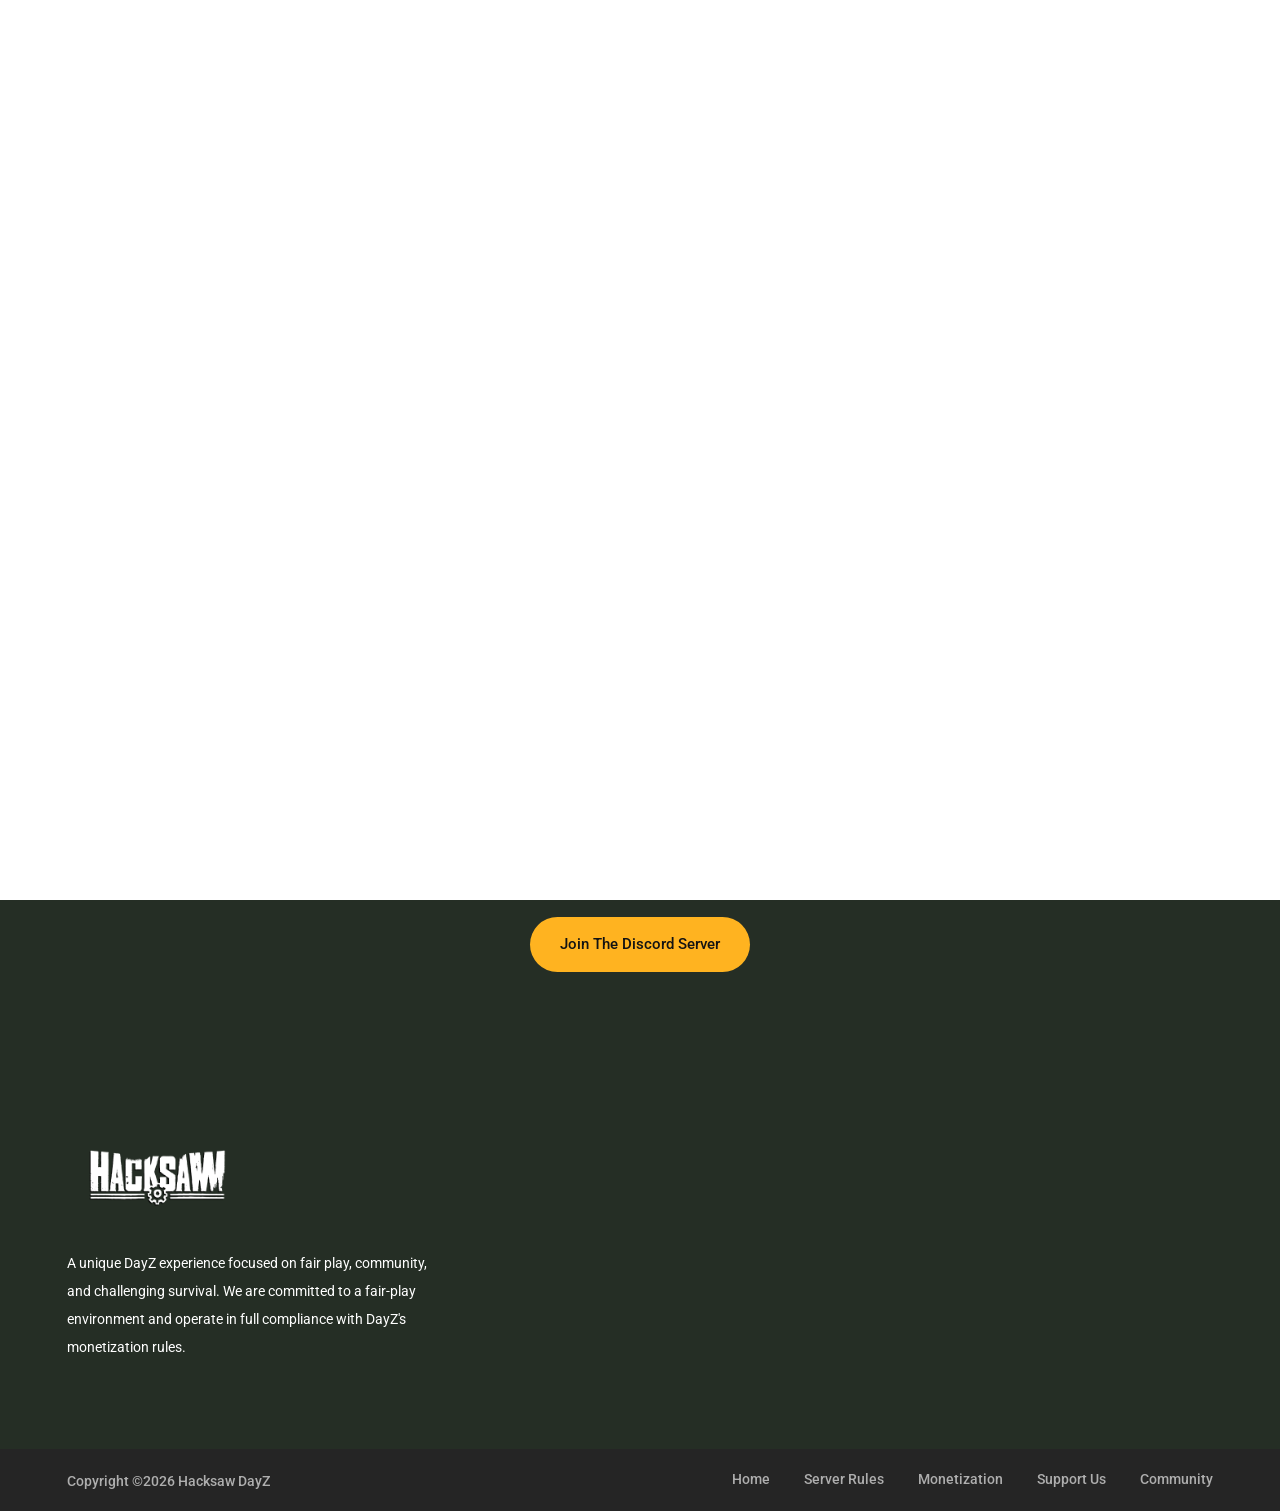
==== community.html @ c9562d45 "first commit" ====
<!DOCTYPE html>
<html lang="en">
<head>
	<title>Community - Hacksaw DayZ</title>
	<meta charset="UTF-8">
	<meta name="description" content="Join the Hacksaw DayZ Server Community">
	<meta name="keywords" content="dayz, hacksaw, server, gaming, survival, community, discord">
	<meta name="viewport" content="width=device-width, initial-scale=1.0">
	<link href="img/favicon.ico" rel="shortcut icon"/>

	<link href="https://fonts.googleapis.com/css?family=Roboto:400,400i,500,500i,700,700i" rel="stylesheet">

	<link rel="stylesheet" href="css/bootstrap.min.css"/>
	<link rel="stylesheet" href="css/font-awesome.min.css"/>
	<link rel="stylesheet" href="css/owl.carousel.css"/>
	<link rel="stylesheet" href="css/style.css"/>
	<link rel="stylesheet" href="css/animate.css"/>

</head>
<body>
	<div id="preloder">
		<div class="loader"></div>
	</div>

	<header class="header-section">
		<div class="container">
			<a class="site-logo" href="index.html">
				<img src="img/logo.png" alt="Hacksaw Logo">
			</a>
			<div class="user-panel">
				<a href="https://discord.gg/udCeb3SaNP" target="_blank">Join Discord</a>
			</div>
			<div class="nav-switch">
				<i class="fa fa-bars"></i>
			</div>
			<nav class="main-menu">
				<ul>
					<li><a href="index.html">Home</a></li>
					<li><a href="rules.html">Server Rules</a></li>
					<li><a href="monetization.html">Monetization</a></li>
					<li><a href="donate.html">Support Us</a></li>
					<li><a href="community.html">Community</a></li>
				</ul>
			</nav>
		</div>
	</header>
	<div class="latest-news-section">
		<div class="ln-title">Server Info</div>
		<div class="news-ticker">
			<div class="news-ticker-contant">
				<div class="nt-item"><span class="new">Welcome</span>Join our Discord to get started!</div>
				<div class="nt-item"><span class="strategy">Fair Play</span>Our server is strictly cosmetic-only monetization.</div>
				<div class="nt-item"><span class="racing">Events</span>Participate in server events to win exclusive rewards!</div>
			</div>
		</div>
	</div>
	<section class="page-info-section set-bg" data-setbg="img/page-top-bg/5.jpg">
		<div class="pi-content">
			<div class="container">
				<div class="row">
					<div class="col-xl-5 col-lg-6 text-white">
						<h2>Join our Community</h2>
						<p>Our Discord server is the central hub for all things Hacksaw. Get support, chat with players, and stay up-to-date with server news.</p>
					</div>
				</div>
			</div>
		</div>
	</section>
	<section class="page-section spad contact-page">
		<div class="container">
			<div class="row">
				<div class="col-lg-12 text-center">
					<div class="contact-form-warp">
						<h4 class="comment-title">Connect with us on Discord</h4>
						<p style="margin-bottom: 30px;">Click the button below to join the Hacksaw DayZ community. We look forward to seeing you there!</p>
						<a href="https://discord.gg/udCeb3SaNP" class="site-btn" target="_blank">Join The Discord Server</a>
					</div>
				</div>
			</div>
		</div>
	</section>
	<section class="footer-top-section">
		<div class="container">
			<div class="row">
				<div class="col-lg-4">
					<div class="footer-logo text-white">
						<img src="img/footer-logo.png" alt="Hacksaw Logo">
						<p>A unique DayZ experience focused on fair play, community, and challenging survival. We are committed to a fair-play environment and operate in full compliance with DayZ's monetization rules.</p>
					</div>
				</div>
				<div class="col-lg-4 col-md-6">
					
				</div>
			</div>
		</div>
	</section>
	<footer class="footer-section">
		<div class="container">
			<ul class="footer-menu">
				<li><a href="index.html">Home</a></li>
				<li><a href="rules.html">Server Rules</a></li>
				<li><a href="monetization.html">Monetization</a></li>
				<li><a href="donate.html">Support Us</a></li>
				<li><a href="community.html">Community</a></li>
			</ul>
			<p class="copyright">
Copyright &copy;<script>document.write(new Date().getFullYear());</script> Hacksaw DayZ</a>
</p>
		</div>
	</footer>
	<script src="js/jquery-3.2.1.min.js"></script>
	<script src="js/bootstrap.min.js"></script>
	<script src="js/owl.carousel.min.js"></script>
	<script src="js/jquery.marquee.min.js"></script>
	<script src="js/main.js"></script>
    </body>
</html>
---- css/style.css ----
/* =================================
------------------------------------
  Game Warrior Template
  Version: 1.0
 ------------------------------------ 
 ====================================*/

/*---------------------------*/
/* Template default CSS
/*---------------------------*/

html,
body {
	height: 100%;
	font-family: 'Roboto', sans-serif;
	-webkit-font-smoothing: antialiased;
	font-smoothing: antialiased;
}

h1,
h2,
h3,
h4,
h5,
h6 {
	margin: 0;
	font-weight: 500;
	color: #131313;
}

h1 {
	font-size: 70px;
}

h2 {
	font-size: 36px;
}

h3 {
	font-size: 30px;
}

h4 {
	font-size: 24px;
}

h5 {
	font-size: 20px;
}

h6 {
	font-size: 16px;
}

p {
	font-size: 14px;
	color: #878787;
	line-height: 2;
}

img {
	max-width: 100%;
}

input:focus,
select:focus,
button:focus,
textarea:focus {
	outline: none;
}

a:hover,
a:focus {
	text-decoration: none;
	outline: none;
}

ul,
ol {
	padding: 0;
	margin: 0;
}

/*---------------------
  Helper CSS
-----------------------*/

.section-title {
	text-align: center;
	margin-bottom: 75px;
}

.section-title h2 {
	padding-top: 10px;
	font-size: 36px;
}

.set-bg {
	background-repeat: no-repeat;
	background-size: cover;
	background-position: top center;
}

.spad {
	padding-top: 97px;
	padding-bottom: 97px;
}

.text-white h1,
.text-white h2,
.text-white h3,
.text-white h4,
.text-white h5,
.text-white h6,
.text-white p,
.text-white span,
.text-white li,
.text-white a {
	color: #fff;
}

.rating i {
	color: #fbb710;
}

.rating .is-fade {
	color: #e0e3e4;
}

/*---------------------
  Commom elements
-----------------------*/

/* buttons */
.site-btn {
	display: inline-block;
	text-align: center;
	font-size: 15px;
	color: #131313;
	padding: 16px 30px;
	min-width: 153px;
	border-radius: 50px;
	font-weight: 500;
	border: none;
	background: #ffb320;
	cursor: pointer;
}

.site-btn.btn-sm {
	padding: 10px 30px;
	min-width: 163px;
}

.site-btn:hover {
	color: #131313;
}

.cata {
	display: inline-block;
	text-transform: uppercase;
	font-size: 12px;
	font-weight: 500;
	color: #fff;
	padding: 6px 25px;
}

.cata.new {
	background: #ff205f;
}

.cata.strategy {
	background: #4eae60;
}

.cata.racing {
	background: #694eae;
}

.cata.adventure {
	background: #40abf5;
}

/* Preloder */
#preloder {
	position: fixed;
	width: 100%;
	height: 100%;
	top: 0;
	left: 0;
	z-index: 999999;
	background: #fff;
}

.loader {
	width: 40px;
	height: 40px;
	position: absolute;
	top: 50%;
	left: 50%;
	margin-top: -13px;
	margin-left: -13px;
	border-radius: 60px;
	animation: loader 0.8s linear infinite;
	-webkit-animation: loader 0.8s linear infinite;
}

@keyframes loader {
	0% {
		-webkit-transform: rotate(0deg);
		transform: rotate(0deg);
		border: 4px solid #f44336;
		border-left-color: transparent;
	}
	50% {
		-webkit-transform: rotate(180deg);
		transform: rotate(180deg);
		border: 4px solid #673ab7;
		border-left-color: transparent;
	}
	100% {
		-webkit-transform: rotate(360deg);
		transform: rotate(360deg);
		border: 4px solid #f44336;
		border-left-color: transparent;
	}
}

@-webkit-keyframes loader {
	0% {
		-webkit-transform: rotate(0deg);
		border: 4px solid #f44336;
		border-left-color: transparent;
	}
	50% {
		-webkit-transform: rotate(180deg);
		border: 4px solid #673ab7;
		border-left-color: transparent;
	}
	100% {
		-webkit-transform: rotate(360deg);
		border: 4px solid #f44336;
		border-left-color: transparent;
	}
}

/*------------------
  Header section
---------------------*/

.header-section {
	background: #131313;
	clear: both;
	overflow: hidden;
	padding: 18px 0;
	border-bottom: 1px solid #ffb320;
}

.site-logo {
	display: inline-block;
	float: left;
	padding-top: 6px;
	max-width: 10%;
}

.user-panel {
	float: right;
	font-weight: 500;
	background: #ffb320;
	padding: 8px 28px;
	border-radius: 30px;
}

.user-panel a {
	font-size: 14px;
	color: #131313;
}

.main-menu {
	float: right;
	margin-right: 170px;
}

.main-menu ul {
	list-style: none;
}

.main-menu ul li {
	display: inline;
}

.main-menu ul li a {
	display: inline-block;
	font-size: 16px;
	color: #fff;
	margin-left: 35px;
	font-weight: 500;
	padding: 10px 5px;
}

.main-menu ul li a:hover {
	color: #ffb320;
}

.header-btn {
	float: right;
	margin-right: 0;
}

.nav-switch {
	display: none;
}

/*------------------
  Hero Section
---------------------*/

.hero-slider .hs-item {
	height: 865px;
	display: table;
	width: 100%;
}

.hero-slider .hs-text {
	display: table-cell;
	vertical-align: middle;
}

.hero-slider .hs-text h2 {
	color: #fff;
	font-weight: 400;
	font-size: 60px;
	margin-bottom: 30px;
	position: relative;
	top: -80px;
	opacity: 0;
}

.hero-slider .hs-text h2 span {
	color: #ffb320;
}

.hero-slider .hs-text p {
	color: #fff;
	margin-bottom: 30px;
	position: relative;
	position: relative;
	top: -90px;
	opacity: 0;
}

.hero-slider .hs-text .site-btn {
	position: relative;
	top: -100px;
	opacity: 0;
}

.hero-slider .owl-item.active .hs-item h2,
.hero-slider .owl-item.active .hs-item p,
.hero-slider .owl-item.active .hs-item .site-btn {
	top: 0;
	opacity: 1;
}

.hero-slider .owl-item.active .hs-item h2 {
	-webkit-transition: all 0.5s ease 1s;
	-o-transition: all 0.5s ease 1s;
	transition: all 0.5s ease 1s;
}

.hero-slider .owl-item.active .hs-item p {
	-webkit-transition: all 0.5s ease 0.8s;
	-o-transition: all 0.5s ease 0.8s;
	transition: all 0.5s ease 0.8s;
}

.hero-slider .owl-item.active .hs-item .site-btn {
	-webkit-transition: all 0.5s ease 0.6s;
	-o-transition: all 0.5s ease 0.6s;
	transition: all 0.5s ease 0.6s;
}

.hero-slider .owl-dots {
	position: relative;
	max-width: 1146px;
	margin: -33px auto 0;
	top: -67px;
	z-index: 5;
}

.hero-slider .owl-dots .owl-dot {
	display: inline-block;
	margin-right: 13px;
	width: 33px;
	height: 33px;
	font-size: 14px;
	font-weight: 500;
	text-align: center;
	padding-top: 7px;
	border-radius: 40px;
	background: #dbe2ec;
}

.hero-slider .owl-dots .owl-dot.active {
	background: #ffb320;
}

/*---------------------
  Latest News section
-----------------------*/

.latest-news-section {
	overflow: hidden;
	display: block;
	clear: both;
	background: #131313;
	padding: 24px 0;
	position: relative;
}

.ln-title {
	position: absolute;
	height: 100%;
	width: 29%;
	left: 0;
	top: 0;
	text-align: right;
	padding-top: 24px;
	padding-right: 66px;
	font-size: 18px;
	font-weight: 500;
	color: #fff;
	background: #ffb320;
	z-index: 1;
}

.news-ticker {
	width: 71%;
	float: right;
	overflow: hidden;
	display: inline-block;
}

.news-ticker-contant .nt-item {
	margin-right: 35px;
	color: #fff;
	display: inline-block;
}

.news-ticker-contant .nt-item span {
	margin-right: 35px;
	display: inline-block;
	text-transform: uppercase;
	font-size: 12px;
	font-weight: 500;
	color: #fff;
	padding: 4px 20px;
}

.news-ticker-contant .nt-item span.new {
	background: #ff205f;
}

.news-ticker-contant .nt-item span.strategy {
	background: #4eae60;
}

.news-ticker-contant .nt-item span.racing {
	background: #694eae;
}

/*------------------
  Feature Section
---------------------*/

.feature-item {
	height: 415px;
	position: relative;
}

.feature-item:after {
	position: absolute;
	content: "";
	width: 100%;
	height: 100%;
	left: 0;
	top: 0;
	background: #000;
	opacity: .65;
}

.feature-item .cata {
	position: relative;
	margin-top: 28px;
	margin-left: 29px;
	z-index: 3;
}

.feature-item .fi-content {
	position: absolute;
	width: 100%;
	left: 0;
	bottom: 0;
	padding: 0 26px 24px;
	z-index: 2;
}

.feature-item .fi-content h5 {
	margin-bottom: 18px;
}

.feature-item .fi-content .fi-comment {
	font-size: 12px;
	opacity: .54;
}

/*----------------------
  Recent Game Section
------------------------*/

.recent-game-section {
	background-color: #eef2f6;
	border-top: 1px solid #d6dee7;
	border-bottom: 1px solid #d6dee7;
}

.recent-game-item .rgi-thumb {
	height: 204px;
	padding: 25px 28px;
}

.recent-game-item .rgi-content {
	padding: 34px 22px 20px;
	background: #fff;
	border: 1px solid #d6dee7;
	border-top: none;
	position: relative;
}

.recent-game-item .rgi-content h5 {
	margin-bottom: 20px;
	line-height: 1.5;
}

.recent-game-item .rgi-content .comment {
	font-size: 12px;
	color: #fff;
}

.recent-game-item .rgi-extra {
	position: absolute;
	right: 0;
	bottom: 0;
	width: 70px;
}

.recent-game-item .rgi-extra .rgi-star,
.recent-game-item .rgi-extra .rgi-heart {
	height: 35px;
	width: 35px;
	float: left;
	display: block;
	padding: 6px 8px 0;
}

.recent-game-item .rgi-extra .rgi-star {
	background: #ffb320;
}

.recent-game-item .rgi-extra .rgi-heart {
	background: #ff205f;
}

/*----------------------
  Tournaments Section
------------------------*/

.tournaments-section {
	background-image: url("../img/pattern.png");
	background-repeat: repeat;
}

.tournament-title {
	display: inline-block;
	padding: 7px 25px;
	font-size: 12px;
	font-weight: 500;
	color: #fff;
	text-transform: uppercase;
	background: #fb6e10;
}

.tournament-item {
	background: #252525;
}

.tournament-item .ti-notic {
	display: inline-block;
	padding: 8px 21px;
	font-size: 12px;
	font-weight: 700;
	color: #131313;
	text-transform: uppercase;
	background: #ffb320;
}

.tournament-item .ti-content {
	padding: 38px 24px;
	overflow: hidden;
}

.tournament-item .ti-thumb {
	width: 168px;
	height: 178px;
	float: left;
}

.tournament-item .ti-text {
	padding-left: 195px;
}

.tournament-item .ti-text h4 {
	color: #ffb320;
	margin-bottom: 20px;
}

.tournament-item .ti-text ul {
	list-style: none;
	margin-bottom: 20px;
}

.tournament-item .ti-text ul li {
	color: #fff;
	font-size: 12px;
	margin-bottom: 6px;
}

.tournament-item .ti-text ul li span {
	color: #9a9a9a;
}

.tournament-item .ti-text p {
	font-size: 12px;
	margin-bottom: 0;
}

.tournament-item .ti-text p span {
	font-weight: 500;
	color: #ffb320;
}

/*----------------------
  Review Section
------------------------*/

.review-section {
	background-position: right top;
}

.review-item .review-cover {
	position: relative;
	margin-bottom: 30px;
	height: 345px;
}

.review-item .review-cover .score {
	position: absolute;
	width: 54px;
	height: 54px;
	top: -27px;
	left: 26px;
	padding-top: 15px;
	font-size: 18px;
	font-weight: 500;
	color: #fff;
	text-align: center;
	border-radius: 50%;
	z-index: 1;
}

.review-item .review-cover .score.yellow {
	background: #ffb320;
}

.review-item .review-cover .score.purple {
	background: #694eae;
}

.review-item .review-cover .score.pink {
	background: #ff20ae;
}

.review-item .review-cover .score.green {
	background: #4eae60;
}

.review-item .review-text {
	text-align: center;
}

.review-item .review-text h5 {
	margin-bottom: 20px;
}

.review-item .review-text p {
	margin-bottom: 0;
}

.review-item .rating {
	margin-bottom: 20px;
}

.review-item .rating i {
	font-size: 12px;
}

/*----------------------
  Footer top Section
------------------------*/

.footer-top-section {
	background-image: url("../img/pattern.png");
	background-repeat: repeat;
	padding: 72px 0;
}

.footer-top-section .container {
	position: relative;
}

.footer-top-bg {
	position: absolute;
	left: -30px;
	bottom: -85px;
	z-index: 2;
}

.footer-logo img {
	margin-bottom: 35px;
	max-width: 50%;
}

.footer-widget {
	padding: 40px 30px 7px;
	background: #252525;
	border: 1px solid #4a4a4a;
}

.footer-widget .fw-title {
	color: #fff;
	margin-bottom: 40px;
}

.latest-blog .lb-item {
	margin-bottom: 23px;
	overflow: hidden;
}

.latest-blog .lb-item .lb-thumb {
	width: 97px;
	height: 97px;
	float: left;
}

.latest-blog .lb-item .lb-content {
	padding-left: 110px;
}

.latest-blog .lb-item .lb-content .lb-date {
	font-size: 12px;
	color: #ffb320;
	margin-bottom: 8px;
}

.latest-blog .lb-item .lb-content p {
	font-size: 12px;
	margin-bottom: 5px;
	color: #d3d3d3;
}

.latest-blog .lb-item .lb-content .lb-author {
	font-size: 12px;
	color: #d3d3d3;
	opacity: 0.45;
}

.top-comment {
	overflow: hidden;
}

.top-comment .tc-item {
	margin-bottom: 23px;
	overflow: hidden;
}

.top-comment .tc-item .tc-thumb {
	width: 63px;
	height: 63px;
	border-radius: 50%;
	float: left;
}

.top-comment .tc-item .tc-content {
	padding-left: 100px;
}

.top-comment .tc-item .tc-content p {
	font-size: 12px;
	color: #d3d3d3;
	margin-bottom: 5px;
}

.top-comment .tc-item .tc-content p a {
	color: #ff205f;
}

.top-comment .tc-item .tc-content p span {
	color: #7a7a7a;
}

.top-comment .tc-item .tc-content .tc-date {
	font-size: 12px;
	color: #ffb320;
}

/*----------------------
  Footer Section
------------------------*/

.footer-section {
	padding: 18px 0 16px;
	overflow: hidden;
	background: #252525;
}

.footer-menu {
	list-style: none;
	float: right;
}

.footer-menu li {
	display: inline;
}

.footer-menu li a {
	display: inline-block;
	font-size: 14px;
	font-weight: 500;
	color: #aeaeae;
	margin-left: 30px;
}

.copyright {
	float: left;
	margin-bottom: 0;
	font-weight: 500;
	color: #aeaeae;
}

/*------------------
  Other Pages
--------------------
====================*/

.page-info-section {
	height: 499px;
	position: relative;
}

.page-info-section .pi-content {
	position: absolute;
	width: 100%;
	bottom: 65px;
	left: 0;
	z-index: 2;
}

.page-info-section .pi-content h2 {
	font-size: 60px;
	margin-bottom: 25px;
	font-weight: 400;
}

.site-pagination {
	padding-top: 50px;
}

.site-pagination a,
.site-pagination span {
	width: 33px;
	height: 33px;
	font-size: 14px;
	font-weight: 500;
	padding-top: 7px;
	text-align: center;
	display: inline-block;
	border-radius: 50%;
	color: #131313;
	margin-right: 10px;
}

.site-pagination .active {
	background: #ffb320;
}

.site-pagination.sp-style-2 a,
.site-pagination.sp-style-2 span {
	background: #e5e5e5;
}

.site-pagination.sp-style-2 .active {
	background: #ffb320;
}

.widget-item {
	margin-bottom: 73px;
}

.widget-item:last-child {
	margin-bottom: 0;
}

.widget-item .widget-title {
	margin-bottom: 40px;
}

.widget-item .latest-blog .lb-item .lb-content p,
.widget-item .top-comment .tc-item .tc-content p {
	color: #131313;
}

.widget-item .latest-blog .lb-item .lb-content .lb-author {
	color: #737373;
}

.widget-item .top-comment .tc-item .tc-content {
	padding-right: 20px;
}

.widget-item .review-item {
	background: #eff2f5;
}

.widget-item .review-item .review-text {
	padding: 0 35px 20px;
}

.search-widget {
	position: relative;
}

.search-widget input {
	width: 100%;
	height: 41px;
	border: 1px solid #d6dee7;
	padding-left: 22px;
	padding-right: 45px;
	font-size: 12px;
}

.search-widget button {
	position: absolute;
	right: 0;
	top: 0;
	height: 100%;
	background: none;
	border: none;
	padding-right: 15px;
	color: #878787;
	cursor: pointer;
}

/*-----------------
  Categories page
--------------------*/

.recent-game-page .recent-game-item {
	margin-bottom: 42px;
}

/*-----------------
  Single blog page
--------------------*/

.single-blog-page .blog-thumb {
	height: 424px;
	padding-top: 24px;
	padding-left: 29px;
	margin-bottom: 40px;
	position: relative;
}

.single-blog-page .blog-thumb .rgi-extra {
	position: absolute;
	right: 0;
	bottom: 0;
	width: 70px;
}

.single-blog-page .blog-thumb .rgi-extra .rgi-star,
.single-blog-page .blog-thumb .rgi-extra .rgi-heart {
	height: 35px;
	width: 35px;
	float: left;
	display: block;
	padding: 6px 8px 0;
}

.single-blog-page .blog-thumb .rgi-extra .rgi-star {
	background: #ffb320;
}

.single-blog-page .blog-thumb .rgi-extra .rgi-heart {
	background: #ff205f;
}

.single-blog-page .blog-content h3 {
	margin-bottom: 10px;
}

.single-blog-page .blog-content .meta-comment {
	display: block;
	font-size: 12px;
	color: #737373;
	margin-bottom: 25px;
}

.single-blog-page .blog-content p {
	margin-bottom: 25px;
}

.comment-warp {
	padding-top: 50px;
}

.comment-title {
	margin-bottom: 45px;
}

.comment-list {
	list-style: none;
}

.comment-list li {
	margin-bottom: 40px;
	overflow: hidden;
}

.comment-list .comment .comment-avator {
	width: 63px;
	height: 63px;
	border-radius: 50%;
	float: left;
}

.comment-list .comment .comment-content {
	padding-left: 100px;
}

.comment-list .comment .comment-content h5 {
	font-size: 12px;
	color: #131313;
	font-weight: 400;
	margin-bottom: 10px;
}

.comment-list .comment .comment-content h5 span {
	color: #ffb320;
	padding-left: 18px;
}

.comment-list .comment .comment-content p {
	font-size: 12px;
	margin-bottom: 5px;
}

.comment-list .comment .comment-content .reply {
	font-size: 12px;
	color: #ff1d55;
}

.comment-form-warp {
	padding-top: 30px;
}

.comment-form input[type=text],
.comment-form input[type=email],
.comment-form textarea {
	width: 100%;
	height: 41px;
	border: 1px solid #d6dee7;
	padding-left: 22px;
	padding-right: 45px;
	font-size: 12px;
	margin-bottom: 24px;
}

.comment-form textarea {
	height: 243px;
	padding-top: 15px;
	padding-bottom: 15px;
	margin-bottom: 38px;
}

/*-----------------
  Review page
--------------------*/

.review-page .review-item {
	margin-bottom: 63px;
}

.review-page .review-item .review-text h4 {
	margin-bottom: 10px;
}

.review-dark .review-item .review-text p {
	color: #b5b5b5;
}

.review-section.review-dark {
	background-position: center top;
}

/*-----------------
  Community page
--------------------*/

.community-page .site-pagination {
	padding-top: 62px;
}

.community-warp {
	max-width: 1367px;
	margin: 0 auto;
	background: rgba(0, 0, 0, 0.28);
}

.community-post-list {
	list-style: none;
}

.community-post-list li {
	padding: 33px 55px 65px;
	margin-bottom: 21px;
	overflow: hidden;
	border: 1px solid #878787;
	background: #1f2225;
}

.community-post-list .community-post .author-avator {
	width: 63px;
	height: 63px;
	border-radius: 50%;
	float: left;
}

.community-post-list .community-post .post-content {
	padding-left: 100px;
}

.community-post-list .community-post .post-content h5 {
	font-size: 16px;
	color: #ff205f;
	font-weight: 400;
	margin-bottom: 10px;
}

.community-post-list .community-post .post-content h5 span {
	color: #7a7a7a;
	padding-left: 18px;
}

.community-post-list .community-post .post-content p {
	color: #fff;
	margin-bottom: 5px;
}

.community-post-list .community-post .post-content .post-date {
	font-size: 12px;
	color: #ffb320;
	margin-bottom: 18px;
}

.community-post-list .attachment-file {
	padding-top: 60px;
	max-width: 435px;
}

.community-top-title {
	margin-bottom: 50px;
}

.community-filter {
	margin-bottom: 80px;
}

.community-filter label {
	font-size: 18px;
	color: #1f2225;
	font-weight: 500;
	padding-right: 10px;
}

.community-filter select {
	width: 201px;
	height: 42px;
	font-size: 14px;
	padding: 0 18px;
	color: #1f2225;
	font-weight: 500;
}

/*-----------------
  Contact page
--------------------*/

.map {
	height: 515px;
	background: #ddd;
	margin-bottom: 90px;
}

.contact-info-list {
	padding-top: 55px;
	padding-bottom: 20px;
	list-style: none;
}

.contact-info-list li {
	margin-bottom: 30px;
}

.contact-info-list .cf-left {
	width: 95px;
	float: left;
	font-size: 16px;
	font-weight: 700;
	color: #ffb320;
}

.contact-info-list .cf-right {
	color: #878787;
	font-size: 15px;
	padding-left: 100px;
}

.social-links a {
	color: #474747;
	font-size: 16px;
	margin-left: 10px;
	margin-right: 20px;
}

/*------------------
  Responsive
---------------------*/

@media (min-width: 1200px) {
	.container {
		max-width: 1176px;
	}
}

/* Medium screen : 992px. */

@media only screen and (min-width: 992px) and (max-width: 1199px) {
	.main-menu {
		margin-right: 90px;
	}
	.hero-slider .owl-dots {
		max-width: 930px;
	}
	.review-section {
		background-position: right 10% top;
	}
	.review-item .review-cover {
		height: 280px;
	}
	.latest-blog .lb-item .lb-thumb {
		width: 55px;
		height: 55px;
	}
	.latest-blog .lb-item .lb-content {
		padding-left: 67px;
	}
	.top-comment .tc-item .tc-content {
		padding-left: 95px;
	}
	.footer-top-bg {
		max-width: 370px;
	}
	.page-info-section .pi-content h2 {
		font-size: 50px;
	}
}

/* Tablet :768px. */

@media only screen and (min-width: 768px) and (max-width: 991px) {
	.site-logo {
		max-width: 130px;
	}
	.main-menu {
		margin-right: 25px;
	}
	.main-menu ul li a {
		margin-left: 15px;
	}
	.user-panel {
		padding: 8px 15px;
	}
	.hero-slider .hs-text h2 {
		font-size: 50px;
	}
	.hero-slider .owl-dots {
		max-width: 690px;
	}
	.recent-game-item {
		margin-bottom: 42px;
	}
	.tournament-item .ti-thumb {
		width: 100%;
		height: 230px;
		float: none;
	}
	.tournament-item .ti-text {
		padding-left: 0;
		padding-top: 20px;
	}
	.review-section {
		background-position: left top;
	}
	.review-item {
		margin-bottom: 63px;
	}
	.footer-logo {
		margin-bottom: 50px;
	}
	.latest-blog .lb-item .lb-thumb {
		width: 80px;
		height: 80px;
	}
	.latest-blog .lb-item .lb-content {
		padding-left: 95px;
	}
	.footer-top-bg {
		display: none;
	}
}

/* Large Mobile :480px. */

@media only screen and (max-width: 767px) {
	.header-section {
		overflow: visible;
		padding: 23px 0;
	}
	.header-section .container {
		position: relative;
	}
	.site-logo {
		float: none;
		padding-top: 0;
	}
	.main-menu {
		display: none;
		position: absolute;
		top: calc(100% + 24px);
		left: 0;
		width: 100%;
		background: #ffffff;
		z-index: 999;
	}
	.main-menu ul li {
		display: block;
		border-bottom: 1px solid #ececec;
	}
	.main-menu ul li a {
		margin-left: 0;
		color: #131313;
		padding: 13px 26px;
	}
	.nav-switch {
		color: #fff;
		display: block;
		float: right;
		cursor: pointer;
		font-size: 25px;
	}
	.user-panel {
		display: none;
	}
	.hero-slider .hs-item {
		height: 700px;
	}
	.hero-slider .hs-text h2 {
		font-size: 36px;
	}
	.hero-slider .owl-dots {
		max-width: 510px;
	}
	.ln-title {
		padding-right: 30px;
	}
	.feature-item {
		margin-bottom: 30px;
	}
	.recent-game-item {
		margin-bottom: 42px;
	}
	.review-section {
		background-position: left top;
	}
	.review-item {
		margin-bottom: 63px;
	}
	.footer-logo {
		margin-bottom: 50px;
	}
	.footer-top-bg {
		display: none;
	}
	.footer-section {
		padding: 30px 0 20px;
		text-align: center;
	}
	.footer-menu li:first-child a {
		margin-left: 0;
	}
	.footer-menu,
	.copyright {
		float: none;
	}
	.copyright {
		padding-top: 15px;
	}
	.community-post-list li {
		padding: 30px 25px 30px;
	}
	.page-info-section .pi-content h2 {
		font-size: 50px;
	}
}

/* Medium Mobile :480px. */

@media only screen and (max-width: 576px) {
	.hero-slider .owl-dots {
		padding: 0 15px;
	}
	.feature-section {
		padding-left: 15px;
		padding-right: 15px;
	}
	.community-post-list .community-post .author-avator {
		float: none;
	}
	.community-post-list .community-post .post-content {
		padding-left: 0;
		padding-top: 30px;
	}
}

/* Small Mobile :320px. */

@media only screen and (max-width: 479px) {
	.hero-slider .hs-item {
		height: auto;
		padding: 150px 0;
	}
	.ln-title {
		display: none;
	}
	.news-ticker {
		width: 100%;
	}
	.tournament-item .ti-thumb {
		width: 100%;
		height: 230px;
		float: none;
	}
	.tournament-item .ti-text {
		padding-left: 0;
		padding-top: 20px;
	}
	.latest-blog .lb-item .lb-thumb {
		width: 55px;
		height: 55px;
	}
	.latest-blog .lb-item .lb-content {
		padding-left: 67px;
	}
	.top-comment .tc-item .tc-content {
		padding-left: 85px;
	}
	.site-btn {
		padding: 11px 30px;
		min-width: 145px;
	}
	.comment-list .comment .comment-avator {
		float: none;
	}
	.comment-list .comment .comment-content {
		padding-left: 0;
		padding-top: 20px;
	}
	.footer-widget {
		padding: 40px 15px 7px;
	}
	.page-info-section .pi-content h2 {
		font-size: 40px;
	}
}
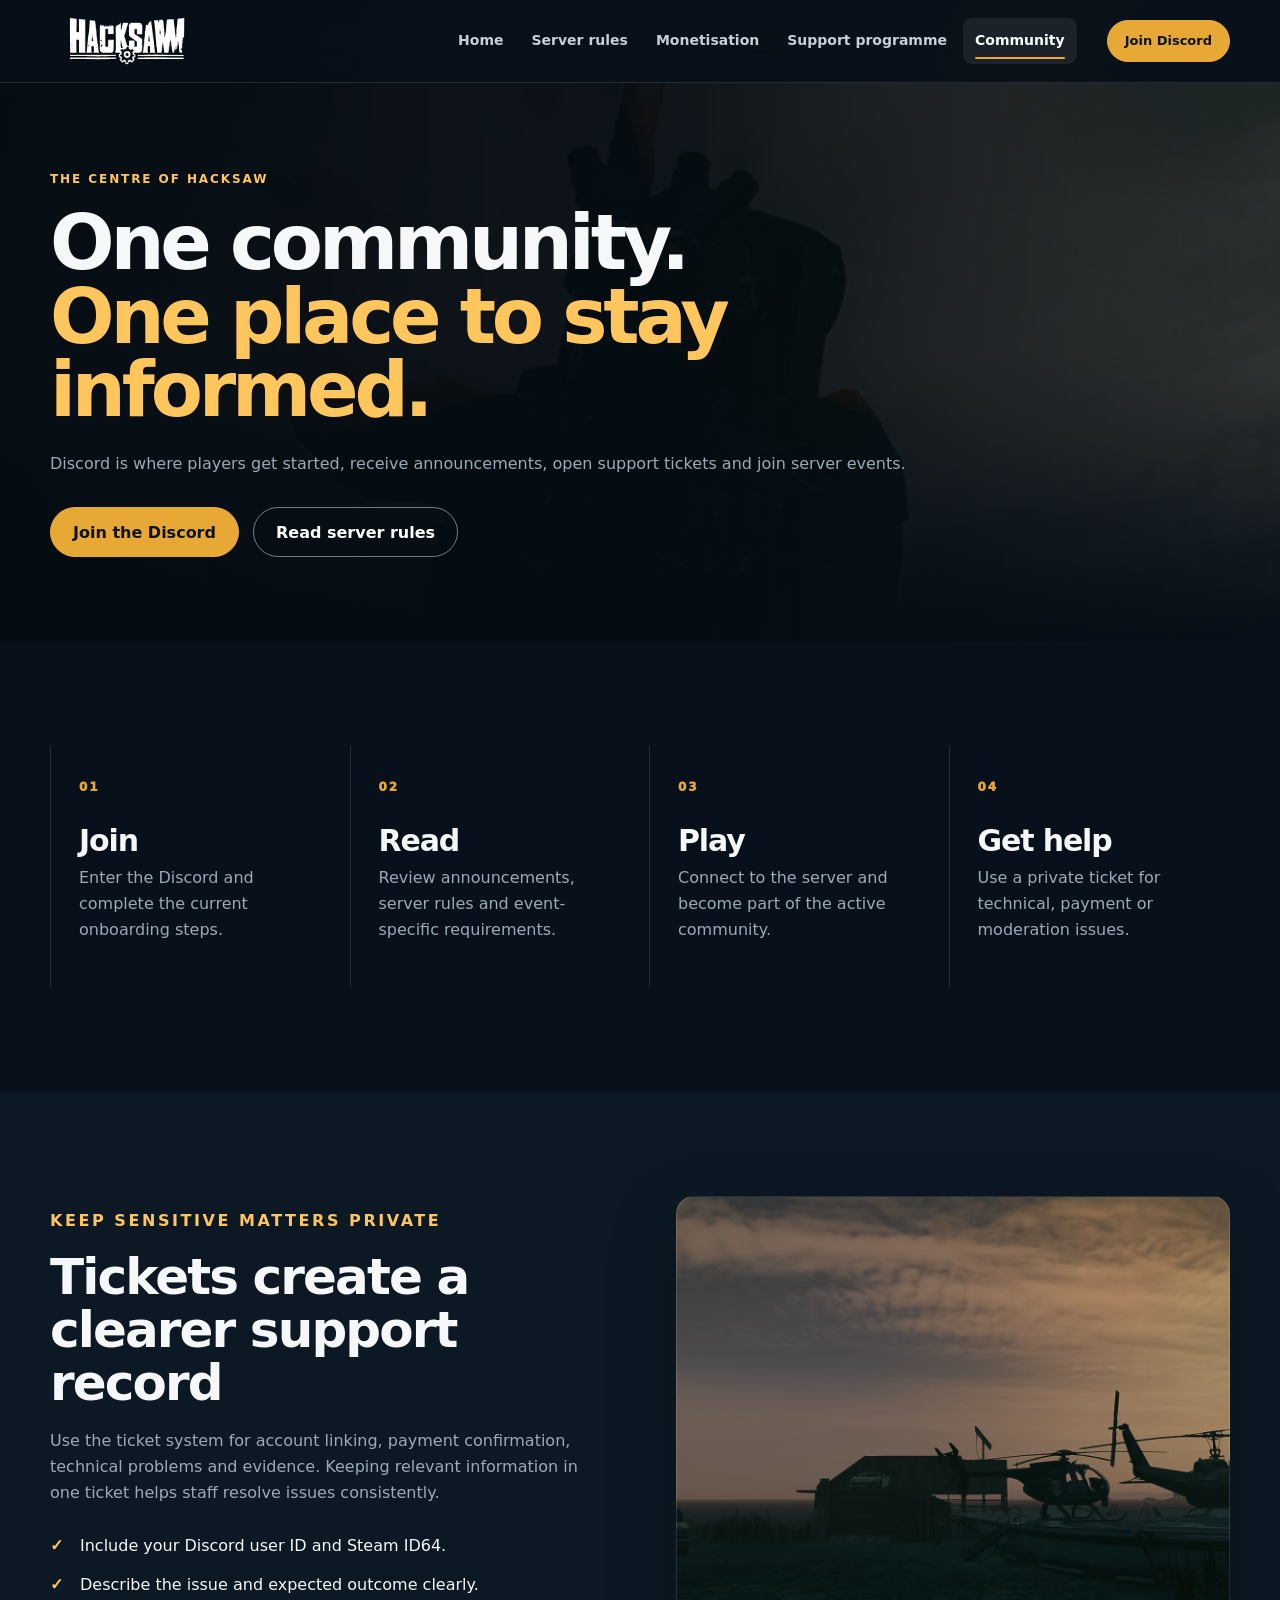
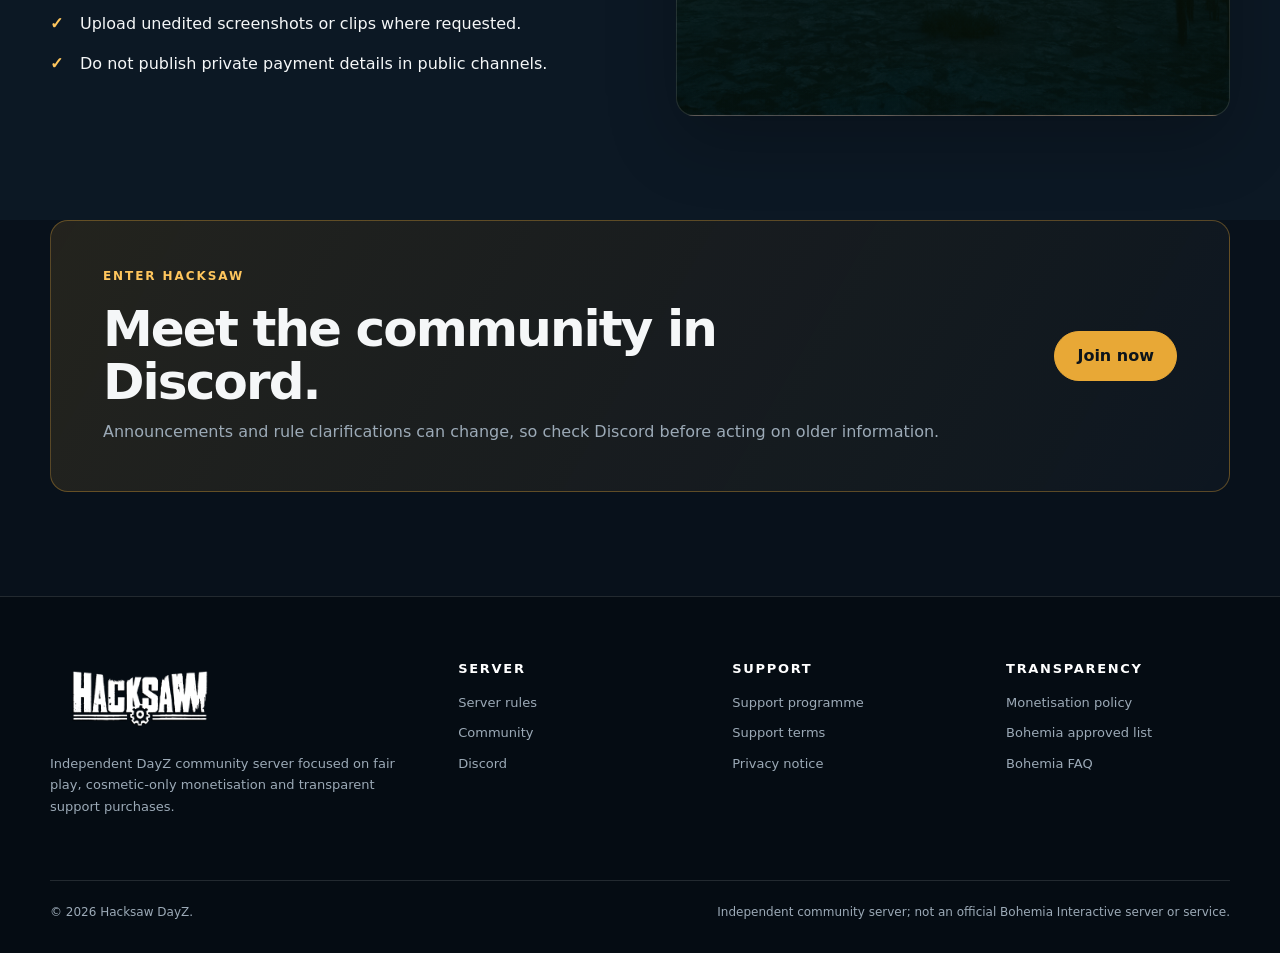
==== commit 023bf3c8: "pq update plus hardening" ====
--- a/community.html
+++ b/community.html
@@ -1,117 +1,103 @@
-<!DOCTYPE html>
-<html lang="en">
+<!doctype html>
+<html lang="en-GB">
 <head>
-	<title>Community - Hacksaw DayZ</title>
-	<meta charset="UTF-8">
-	<meta name="description" content="Join the Hacksaw DayZ Server Community">
-	<meta name="keywords" content="dayz, hacksaw, server, gaming, survival, community, discord">
-	<meta name="viewport" content="width=device-width, initial-scale=1.0">
-	<link href="img/favicon.ico" rel="shortcut icon"/>
+  <meta charset="utf-8">
+  <meta name="viewport" content="width=device-width, initial-scale=1">
+  <meta name="description" content="Join the Hacksaw DayZ Discord for server access, announcements, events, support and current rule clarifications.">
+  <meta name="theme-color" content="#09111b">
+  <title>Community | Hacksaw DayZ</title>
+  <link rel="icon" href="img/favicon.ico">
+  <link rel="stylesheet" href="css/site.css">
+</head>
+<body data-page="community.html">
+  <a class="skip-link" href="#main-content">Skip to content</a>
+  <header class="site-header" data-header>
+    <div class="shell header-inner">
+      <a class="brand" href="index.html" aria-label="Hacksaw DayZ home">
+        <img src="img/logo.png" alt="Hacksaw">
+      </a>
+      <button class="nav-toggle" type="button" aria-expanded="false" aria-controls="primary-nav" data-nav-toggle>
+        <span></span><span></span><span></span>
+        <span class="sr-only">Toggle navigation</span>
+      </button>
+      <nav id="primary-nav" class="primary-nav" aria-label="Primary navigation" data-nav>
+        <a href="index.html">Home</a>
+<a href="rules.html">Server rules</a>
+<a href="monetization.html">Monetisation</a>
+<a href="donate.html">Support programme</a>
+<a href="community.html" class="is-active" aria-current="page">Community</a>
+      </nav>
+      <a class="button button-small header-cta" href="https://discord.gg/udCeb3SaNP" target="_blank" rel="noopener noreferrer">Join Discord</a>
+    </div>
+  </header>
+  <main id="main-content">
+<section class="page-hero page-hero-community">
+  <div class="shell page-hero-content">
+    <p class="eyebrow">The centre of Hacksaw</p>
+    <h1>One community.<br><span>One place to stay informed.</span></h1>
+    <p>Discord is where players get started, receive announcements, open support tickets and join server events.</p>
+    <div class="button-row"><a class="button" href="https://discord.gg/udCeb3SaNP" target="_blank" rel="noopener noreferrer">Join the Discord</a><a class="button button-secondary" href="rules.html">Read server rules</a></div>
+  </div>
+</section>
 
-	<link href="https://fonts.googleapis.com/css?family=Roboto:400,400i,500,500i,700,700i" rel="stylesheet">
+<section class="section">
+  <div class="shell">
+    <div class="community-steps">
+      <article><span>01</span><h2>Join</h2><p>Enter the Discord and complete the current onboarding steps.</p></article>
+      <article><span>02</span><h2>Read</h2><p>Review announcements, server rules and event-specific requirements.</p></article>
+      <article><span>03</span><h2>Play</h2><p>Connect to the server and become part of the active community.</p></article>
+      <article><span>04</span><h2>Get help</h2><p>Use a private ticket for technical, payment or moderation issues.</p></article>
+    </div>
+  </div>
+</section>
 
-	<link rel="stylesheet" href="css/bootstrap.min.css"/>
-	<link rel="stylesheet" href="css/font-awesome.min.css"/>
-	<link rel="stylesheet" href="css/owl.carousel.css"/>
-	<link rel="stylesheet" href="css/style.css"/>
-	<link rel="stylesheet" href="css/animate.css"/>
+<section class="section section-contrast">
+  <div class="shell two-column reverse-mobile">
+    <div class="content-panel">
+      <p class="eyebrow">Keep sensitive matters private</p>
+      <h2>Tickets create a clearer support record</h2>
+      <p>Use the ticket system for account linking, payment confirmation, technical problems and evidence. Keeping relevant information in one ticket helps staff resolve issues consistently.</p>
+      <ul class="check-list"><li>Include your Discord user ID and Steam ID64.</li><li>Describe the issue and expected outcome clearly.</li><li>Upload unedited screenshots or clips where requested.</li><li>Do not publish private payment details in public channels.</li></ul>
+    </div>
+    <div class="image-panel image-panel-community" role="img" aria-label="Hacksaw DayZ community scene"></div>
+  </div>
+</section>
 
-</head>
-<body>
-	<div id="preloder">
-		<div class="loader"></div>
-	</div>
+<section class="section callout-section">
+  <div class="shell callout"><div><p class="eyebrow">Enter Hacksaw</p><h2>Meet the community in Discord.</h2><p>Announcements and rule clarifications can change, so check Discord before acting on older information.</p></div><a class="button" href="https://discord.gg/udCeb3SaNP" target="_blank" rel="noopener noreferrer">Join now</a></div>
+</section>
 
-	<header class="header-section">
-		<div class="container">
-			<a class="site-logo" href="index.html">
-				<img src="img/logo.png" alt="Hacksaw Logo">
-			</a>
-			<div class="user-panel">
-				<a href="https://discord.gg/udCeb3SaNP" target="_blank">Join Discord</a>
-			</div>
-			<div class="nav-switch">
-				<i class="fa fa-bars"></i>
-			</div>
-			<nav class="main-menu">
-				<ul>
-					<li><a href="index.html">Home</a></li>
-					<li><a href="rules.html">Server Rules</a></li>
-					<li><a href="monetization.html">Monetization</a></li>
-					<li><a href="donate.html">Support Us</a></li>
-					<li><a href="community.html">Community</a></li>
-				</ul>
-			</nav>
-		</div>
-	</header>
-	<div class="latest-news-section">
-		<div class="ln-title">Server Info</div>
-		<div class="news-ticker">
-			<div class="news-ticker-contant">
-				<div class="nt-item"><span class="new">Welcome</span>Join our Discord to get started!</div>
-				<div class="nt-item"><span class="strategy">Fair Play</span>Our server is strictly cosmetic-only monetization.</div>
-				<div class="nt-item"><span class="racing">Events</span>Participate in server events to win exclusive rewards!</div>
-			</div>
-		</div>
-	</div>
-	<section class="page-info-section set-bg" data-setbg="img/page-top-bg/5.jpg">
-		<div class="pi-content">
-			<div class="container">
-				<div class="row">
-					<div class="col-xl-5 col-lg-6 text-white">
-						<h2>Join our Community</h2>
-						<p>Our Discord server is the central hub for all things Hacksaw. Get support, chat with players, and stay up-to-date with server news.</p>
-					</div>
-				</div>
-			</div>
-		</div>
-	</section>
-	<section class="page-section spad contact-page">
-		<div class="container">
-			<div class="row">
-				<div class="col-lg-12 text-center">
-					<div class="contact-form-warp">
-						<h4 class="comment-title">Connect with us on Discord</h4>
-						<p style="margin-bottom: 30px;">Click the button below to join the Hacksaw DayZ community. We look forward to seeing you there!</p>
-						<a href="https://discord.gg/udCeb3SaNP" class="site-btn" target="_blank">Join The Discord Server</a>
-					</div>
-				</div>
-			</div>
-		</div>
-	</section>
-	<section class="footer-top-section">
-		<div class="container">
-			<div class="row">
-				<div class="col-lg-4">
-					<div class="footer-logo text-white">
-						<img src="img/footer-logo.png" alt="Hacksaw Logo">
-						<p>A unique DayZ experience focused on fair play, community, and challenging survival. We are committed to a fair-play environment and operate in full compliance with DayZ's monetization rules.</p>
-					</div>
-				</div>
-				<div class="col-lg-4 col-md-6">
-					
-				</div>
-			</div>
-		</div>
-	</section>
-	<footer class="footer-section">
-		<div class="container">
-			<ul class="footer-menu">
-				<li><a href="index.html">Home</a></li>
-				<li><a href="rules.html">Server Rules</a></li>
-				<li><a href="monetization.html">Monetization</a></li>
-				<li><a href="donate.html">Support Us</a></li>
-				<li><a href="community.html">Community</a></li>
-			</ul>
-			<p class="copyright">
-Copyright &copy;<script>document.write(new Date().getFullYear());</script> Hacksaw DayZ</a>
-</p>
-		</div>
-	</footer>
-	<script src="js/jquery-3.2.1.min.js"></script>
-	<script src="js/bootstrap.min.js"></script>
-	<script src="js/owl.carousel.min.js"></script>
-	<script src="js/jquery.marquee.min.js"></script>
-	<script src="js/main.js"></script>
-    </body>
+  </main>
+  <footer class="site-footer">
+    <div class="shell footer-grid">
+      <div class="footer-brand">
+        <img src="img/footer-logo.png" alt="Hacksaw">
+        <p>Independent DayZ community server focused on fair play, cosmetic-only monetisation and transparent support purchases.</p>
+      </div>
+      <div>
+        <h2>Server</h2>
+        <a href="rules.html">Server rules</a>
+        <a href="community.html">Community</a>
+        <a href="https://discord.gg/udCeb3SaNP" target="_blank" rel="noopener noreferrer">Discord</a>
+      </div>
+      <div>
+        <h2>Support</h2>
+        <a href="donate.html">Support programme</a>
+        <a href="support-terms.html">Support terms</a>
+        <a href="privacy.html">Privacy notice</a>
+      </div>
+      <div>
+        <h2>Transparency</h2>
+        <a href="monetization.html">Monetisation policy</a>
+        <a href="https://www.bohemia.net/monetization/approved/dayz" target="_blank" rel="noopener noreferrer">Bohemia approved list</a>
+        <a href="https://www.bohemia.net/monetization/faq" target="_blank" rel="noopener noreferrer">Bohemia FAQ</a>
+      </div>
+    </div>
+    <div class="shell footer-bottom">
+      <p>&copy; <span data-current-year></span> Hacksaw DayZ.</p>
+      <p>Independent community server; not an official Bohemia Interactive server or service.</p>
+    </div>
+  </footer>
+  <script src="js/site.js" defer></script>
+</body>
 </html>
--- a/css/site.css
+++ b/css/site.css
@@ -0,0 +1,326 @@
+:root {
+  --bg: #08111b;
+  --bg-elevated: #0d1925;
+  --bg-soft: #111f2d;
+  --surface: #142333;
+  --surface-light: #f4f6f7;
+  --text: #f5f7f8;
+  --text-dark: #13202b;
+  --muted: #9caab7;
+  --muted-dark: #60707d;
+  --accent: #e8a836;
+  --accent-strong: #ffc65d;
+  --line: rgba(255, 255, 255, .12);
+  --line-dark: rgba(12, 28, 41, .14);
+  --success: #8fd3a7;
+  --danger: #ef8e83;
+  --shadow: 0 24px 70px rgba(0, 0, 0, .24);
+  --radius: 18px;
+  --radius-small: 11px;
+  --shell: min(1180px, calc(100% - 40px));
+}
+
+* { box-sizing: border-box; }
+html { scroll-behavior: smooth; }
+body {
+  margin: 0;
+  min-width: 320px;
+  background: var(--bg);
+  color: var(--text);
+  font-family: Inter, ui-sans-serif, system-ui, -apple-system, BlinkMacSystemFont, "Segoe UI", sans-serif;
+  line-height: 1.65;
+  -webkit-font-smoothing: antialiased;
+}
+body.nav-open { overflow: hidden; }
+img { max-width: 100%; display: block; }
+a { color: inherit; text-decoration: none; }
+button, input, textarea { font: inherit; }
+button, a { -webkit-tap-highlight-color: transparent; }
+:focus-visible { outline: 3px solid var(--accent-strong); outline-offset: 4px; }
+::selection { background: var(--accent); color: #0b1117; }
+
+.sr-only { position: absolute; width: 1px; height: 1px; padding: 0; margin: -1px; overflow: hidden; clip: rect(0,0,0,0); white-space: nowrap; border: 0; }
+.skip-link { position: fixed; left: 16px; top: 12px; z-index: 1000; transform: translateY(-160%); background: var(--accent); color: #111; padding: 10px 14px; border-radius: 8px; font-weight: 800; }
+.skip-link:focus { transform: translateY(0); }
+.shell { width: var(--shell); margin-inline: auto; }
+
+.site-header { position: fixed; inset: 0 0 auto; z-index: 100; border-bottom: 1px solid transparent; transition: background .25s ease, border-color .25s ease, backdrop-filter .25s ease; }
+.site-header.is-scrolled, body:not([data-page="index.html"]) .site-header { background: rgba(7, 16, 25, .9); border-color: var(--line); backdrop-filter: blur(18px); }
+.header-inner { min-height: 82px; display: flex; align-items: center; gap: 30px; }
+.brand { width: 154px; flex: 0 0 auto; }
+.brand img { width: 100%; height: auto; }
+.primary-nav { margin-left: auto; display: flex; align-items: center; gap: 4px; }
+.primary-nav a { position: relative; color: #c7d0d8; padding: 11px 12px; border-radius: 9px; font-size: 14px; font-weight: 700; transition: color .2s ease, background .2s ease; }
+.primary-nav a:hover, .primary-nav a.is-active { color: #fff; background: rgba(255,255,255,.075); }
+.primary-nav a.is-active::after { content: ""; position: absolute; left: 12px; right: 12px; bottom: 5px; height: 2px; background: var(--accent); border-radius: 4px; }
+.nav-toggle { display: none; margin-left: auto; width: 44px; height: 44px; border: 1px solid var(--line); border-radius: 10px; background: rgba(255,255,255,.04); padding: 10px; }
+.nav-toggle span:not(.sr-only) { display: block; height: 2px; margin: 5px 0; background: #fff; border-radius: 2px; transition: transform .2s ease, opacity .2s ease; }
+
+.button { display: inline-flex; justify-content: center; align-items: center; min-height: 50px; padding: 12px 22px; border: 1px solid var(--accent); border-radius: 999px; background: var(--accent); color: #0d141b; font-weight: 850; line-height: 1.2; cursor: pointer; transition: transform .2s ease, background .2s ease, border-color .2s ease; }
+.button:hover { transform: translateY(-2px); background: var(--accent-strong); border-color: var(--accent-strong); }
+.button-secondary { background: transparent; color: #fff; border-color: rgba(255,255,255,.45); }
+.button-secondary:hover { background: rgba(255,255,255,.09); border-color: #fff; }
+.button-small { min-height: 42px; padding: 9px 17px; font-size: 13px; }
+.button:disabled { cursor: not-allowed; opacity: .42; transform: none; }
+.header-cta { flex: 0 0 auto; }
+.button-row { display: flex; flex-wrap: wrap; align-items: center; gap: 14px; margin-top: 30px; }
+.centred-row { justify-content: center; }
+.text-link { display: inline-flex; align-items: center; gap: 7px; color: var(--accent-strong); font-weight: 800; }
+.text-link:hover { text-decoration: underline; text-underline-offset: 4px; }
+
+.hero { min-height: 760px; position: relative; display: grid; align-items: center; overflow: hidden; }
+.hero-media, .hero-overlay { position: absolute; inset: 0; }
+.hero-media { background: url('../img/slider-1.jpg') center/cover no-repeat; transform: scale(1.02); }
+.hero-overlay { background: linear-gradient(90deg, rgba(3,10,17,.98) 0%, rgba(3,10,17,.86) 42%, rgba(3,10,17,.30) 76%, rgba(3,10,17,.62) 100%), linear-gradient(0deg, var(--bg) 0%, transparent 32%); }
+.hero-content { position: relative; z-index: 2; padding-top: 100px; }
+.eyebrow { margin: 0 0 16px; color: var(--accent-strong); text-transform: uppercase; letter-spacing: .16em; font-size: 12px; font-weight: 900; }
+h1, h2, h3, p { margin-top: 0; }
+h1 { max-width: 900px; margin-bottom: 24px; font-size: clamp(52px, 7vw, 94px); letter-spacing: -.055em; line-height: .97; }
+h1 span, .page-hero h1 span { color: var(--accent-strong); }
+h2 { margin-bottom: 18px; font-size: clamp(31px, 4vw, 50px); letter-spacing: -.038em; line-height: 1.06; }
+h3 { margin-bottom: 12px; font-size: 22px; line-height: 1.25; }
+p { color: var(--muted); }
+.hero-lede { max-width: 660px; margin-bottom: 0; color: #d1d9df; font-size: 19px; }
+
+.trust-strip { position: relative; z-index: 4; margin-top: -1px; background: #0b1722; border-block: 1px solid var(--line); }
+.trust-grid { display: grid; grid-template-columns: repeat(4, 1fr); }
+.trust-grid > div { padding: 24px 24px; border-right: 1px solid var(--line); }
+.trust-grid > div:first-child { border-left: 1px solid var(--line); }
+.trust-grid strong, .trust-grid span { display: block; }
+.trust-grid strong { margin-bottom: 2px; color: #fff; font-size: 14px; }
+.trust-grid span { color: var(--muted); font-size: 12px; }
+
+.section { padding: 104px 0; }
+.compact-top { padding-top: 64px; }
+.section-muted { background: var(--surface-light); color: var(--text-dark); }
+.section-muted p { color: var(--muted-dark); }
+.section-contrast { background: #0c1824; }
+.section-heading { max-width: 780px; margin-bottom: 52px; }
+.section-heading > p:last-child { max-width: 650px; font-size: 17px; }
+.split-heading { max-width: none; display: grid; grid-template-columns: 1.15fr .85fr; gap: 70px; align-items: end; }
+.split-heading p { margin-bottom: 0; }
+
+.feature-grid { display: grid; grid-template-columns: repeat(3, 1fr); gap: 20px; }
+.feature-card { min-height: 390px; position: relative; overflow: hidden; display: flex; flex-direction: column; justify-content: flex-end; padding: 30px; border: 1px solid var(--line); border-radius: var(--radius); background: var(--surface); box-shadow: var(--shadow); }
+.feature-card::before { content: ""; position: absolute; inset: 0; background: linear-gradient(0deg, rgba(5,12,19,.98) 0%, rgba(5,12,19,.74) 47%, rgba(5,12,19,.18) 100%), var(--feature-image) center/cover no-repeat; transition: transform .35s ease; }
+.feature-card:hover::before { transform: scale(1.045); }
+.feature-card > * { position: relative; z-index: 1; }
+.card-number { position: absolute; top: 24px; left: 25px; color: rgba(255,255,255,.68); font-size: 12px; font-weight: 900; letter-spacing: .15em; }
+.feature-card h3 { font-size: 26px; }
+.feature-card p { color: #bac5ce; }
+.feature-card a { color: var(--accent-strong); font-weight: 850; }
+
+.two-column { display: grid; grid-template-columns: 1fr 1fr; gap: 72px; align-items: center; }
+.image-panel { min-height: 520px; border-radius: var(--radius); border: 1px solid var(--line); box-shadow: var(--shadow); background-size: cover; background-position: center; }
+.image-panel-main { background-image: linear-gradient(0deg, rgba(5,13,21,.35), rgba(5,13,21,.1)), url('../img/HSLSI10.png'); }
+.image-panel-community { background-image: linear-gradient(0deg, rgba(5,13,21,.45), rgba(5,13,21,.08)), url('../img/HSLSI7.png'); }
+.content-panel p { font-size: 16px; }
+.check-list { list-style: none; padding: 0; margin: 26px 0; display: grid; gap: 13px; }
+.check-list li { position: relative; padding-left: 30px; color: inherit; }
+.check-list li::before { content: "✓"; position: absolute; left: 0; top: 0; color: var(--accent-strong); font-weight: 950; }
+
+.callout-section { padding-top: 0; }
+.callout { display: flex; align-items: center; justify-content: space-between; gap: 50px; padding: 46px 52px; border: 1px solid rgba(232,168,54,.34); border-radius: var(--radius); background: linear-gradient(120deg, rgba(232,168,54,.12), rgba(255,255,255,.025)); }
+.callout h2 { max-width: 700px; margin-bottom: 10px; }
+.callout p:last-child { margin-bottom: 0; }
+
+.page-hero { min-height: 530px; position: relative; display: grid; align-items: end; padding: 170px 0 84px; background-position: center; background-size: cover; }
+.page-hero::before { content: ""; position: absolute; inset: 0; background: linear-gradient(90deg, rgba(4,11,18,.97) 0%, rgba(4,11,18,.83) 52%, rgba(4,11,18,.35) 100%), linear-gradient(0deg, var(--bg), transparent 45%); }
+.page-hero-support { background-image: url('../img/page-top-bg/4.jpg'); }
+.page-hero-policy { background-image: url('../img/slider-2.jpg'); }
+.page-hero-rules { background-image: url('../img/page-top-bg/2.jpg'); }
+.page-hero-community { background-image: url('../img/page-top-bg/5.jpg'); }
+.page-hero-terms { background-image: url('../img/HSLSI2.png'); }
+.page-hero-privacy { background-image: url('../img/HSLSI6.png'); }
+.page-hero-content { position: relative; z-index: 1; }
+.page-hero h1 { max-width: 920px; font-size: clamp(46px, 6vw, 76px); }
+.page-hero p:last-child { max-width: 680px; margin-bottom: 0; color: #c9d2da; font-size: 18px; }
+
+.notice-section { padding: 36px 0 0; }
+.notice { display: flex; gap: 22px; padding: 26px 28px; border-radius: var(--radius-small); }
+.notice-important { border: 1px solid rgba(232,168,54,.38); background: rgba(232,168,54,.095); }
+.notice-subtle { border: 1px solid var(--line); background: rgba(255,255,255,.035); }
+.notice-icon { flex: 0 0 auto; display: grid; place-items: center; width: 42px; height: 42px; border-radius: 50%; background: var(--accent); color: #111; font-weight: 950; }
+.notice h2, .notice h3 { margin-bottom: 8px; font-size: 21px; }
+.notice p { margin-bottom: 0; }
+.notice a { margin-top: 10px; }
+
+.mechanic-grid { display: grid; grid-template-columns: repeat(4, 1fr); gap: 18px; }
+.mechanic-card { padding: 27px; border: 1px solid var(--line); border-radius: var(--radius-small); background: var(--bg-elevated); }
+.mechanic-card > span, .principle-card > span { display: block; margin-bottom: 30px; color: var(--accent); font-size: 12px; font-weight: 950; letter-spacing: .15em; }
+.mechanic-card h3 { font-size: 20px; }
+.mechanic-card p { margin-bottom: 0; font-size: 14px; }
+
+.calculator-layout { display: grid; grid-template-columns: 1fr .82fr; gap: 70px; align-items: center; }
+.card-surface { padding: 28px; border: 1px solid var(--line-dark); border-radius: var(--radius); background: #fff; box-shadow: 0 20px 60px rgba(20,35,51,.10); }
+.calculator-form { display: grid; grid-template-columns: 1fr 1fr; gap: 12px 16px; margin-top: 28px; }
+.calculator-form label { font-size: 13px; font-weight: 800; }
+.money-input { display: flex; align-items: center; min-height: 52px; border: 1px solid var(--line-dark); border-radius: 10px; background: #fff; overflow: hidden; }
+.money-input span { padding-left: 15px; color: var(--muted-dark); font-weight: 800; }
+.money-input input { width: 100%; min-width: 0; padding: 13px 15px 13px 7px; border: 0; background: transparent; color: var(--text-dark); }
+.result-panel { padding: 35px; border-radius: var(--radius); background: var(--bg); color: #fff; box-shadow: var(--shadow); }
+.result-label { color: var(--accent-strong); text-transform: uppercase; letter-spacing: .13em; font-size: 11px; font-weight: 900; }
+.result-primary { margin: 30px 0; }
+.result-primary > span { display: block; font-size: clamp(42px, 5vw, 64px); line-height: .95; font-weight: 900; letter-spacing: -.04em; }
+.result-primary small { color: var(--muted); }
+.result-list { margin: 0; }
+.result-list div { display: flex; justify-content: space-between; gap: 24px; padding: 14px 0; border-top: 1px solid var(--line); }
+.result-list dt { color: var(--muted); }
+.result-list dd { margin: 0; text-align: right; font-weight: 850; }
+
+.rank-grid { display: grid; grid-template-columns: repeat(4, 1fr); gap: 17px; }
+.rank-card { --rank: #9c7ddf; min-height: 250px; padding: 25px; border: 1px solid color-mix(in srgb, var(--rank), transparent 55%); border-radius: var(--radius-small); background: linear-gradient(150deg, color-mix(in srgb, var(--rank), transparent 88%), var(--bg-elevated) 58%); }
+.rank-gem { width: 34px; height: 34px; margin-bottom: 32px; transform: rotate(45deg); border: 1px solid color-mix(in srgb, var(--rank), white 22%); border-radius: 8px; background: color-mix(in srgb, var(--rank), transparent 30%); box-shadow: 0 0 28px color-mix(in srgb, var(--rank), transparent 58%); }
+.rank-threshold { margin-bottom: 4px; color: var(--rank); font-size: 13px; font-weight: 900; }
+.rank-card h3 { font-size: 25px; }
+.rank-card ul { padding-left: 18px; color: var(--muted); font-size: 14px; }
+.rank-amethyst { --rank: #aa83e6; }.rank-jade { --rank: #6bc89a; }.rank-amber { --rank: #eda842; }.rank-ruby { --rank: #e26072; }.rank-iolite { --rank: #8b83dc; }.rank-turquoise { --rank: #56c8c2; }.rank-aquamarine { --rank: #74d6e8; }.rank-diamond { --rank: #d8e8f0; }
+.boost-note { margin-top: 22px; }
+
+.support-flow-grid { display: grid; grid-template-columns: 1.1fr .9fr; gap: 24px; align-items: start; }
+.agreement-card, .confirmation-card { padding: 30px; border: 1px solid var(--line); border-radius: var(--radius); background: var(--bg-elevated); }
+.field-grid { display: grid; grid-template-columns: 1fr 1fr; gap: 14px; }
+.field-grid label { color: #d6dde3; font-size: 13px; font-weight: 800; }
+.field-grid input, .field-grid select { width: 100%; min-height: 50px; margin-top: 7px; padding: 12px 14px; border: 1px solid var(--line); border-radius: 9px; background: #132230; color: #fff; }
+.field-grid select option { background: #132230; color: #fff; }
+.field-grid label:last-child { grid-column: 1 / -1; }
+.agreement-checks { display: grid; gap: 12px; margin: 25px 0; }
+.agreement-checks label { display: flex; gap: 12px; align-items: flex-start; color: #cbd4dc; font-size: 14px; }
+.agreement-checks input { margin-top: 4px; accent-color: var(--accent); }
+.form-help, .copy-status { margin: 13px 0 0; font-size: 12px; }
+.confirmation-card textarea { width: 100%; resize: vertical; margin: 5px 0 15px; padding: 15px; border: 1px solid var(--line); border-radius: 10px; background: #07101a; color: #dfe7ec; font: 13px/1.55 ui-monospace, SFMono-Regular, Menlo, monospace; }
+.payment-grid { display: grid; grid-template-columns: repeat(5, 1fr); gap: 14px; }
+.payment-card { display: flex; min-width: 0; align-items: center; gap: 13px; padding: 20px; border: 1px solid var(--line); border-radius: var(--radius-small); background: var(--bg-elevated); transition: transform .2s ease, border-color .2s ease; }
+.payment-card:hover { transform: translateY(-3px); border-color: rgba(232,168,54,.48); }
+.payment-card > span { flex: 0 0 auto; display: grid; place-items: center; width: 38px; height: 38px; border-radius: 9px; background: rgba(232,168,54,.14); color: var(--accent-strong); font-weight: 950; }
+.payment-card div { min-width: 0; }
+.payment-card h3 { margin: 0; font-size: 16px; }
+.payment-card p { margin: 2px 0 0; font-size: 11px; white-space: nowrap; overflow: hidden; text-overflow: ellipsis; }
+.payment-card b { margin-left: auto; color: var(--accent); }
+.programme-note { margin-top: 38px; }
+
+.principle-grid { display: grid; grid-template-columns: repeat(3, 1fr); gap: 20px; }
+.principle-card { min-height: 280px; padding: 32px; border: 1px solid var(--line); border-radius: var(--radius); background: var(--bg-elevated); }
+.principle-card h2 { font-size: 28px; }
+.policy-layout, .rules-layout, .legal-layout { display: grid; grid-template-columns: 230px minmax(0, 1fr); gap: 70px; align-items: start; }
+.policy-nav, .rules-nav { position: sticky; top: 112px; display: grid; gap: 5px; }
+.policy-nav p, .rules-nav p { margin-bottom: 10px; color: var(--text-dark); font-size: 12px; font-weight: 900; text-transform: uppercase; letter-spacing: .14em; }
+.policy-nav a, .rules-nav a { padding: 8px 0; color: var(--muted-dark); font-weight: 700; }
+.policy-nav a:hover, .rules-nav a:hover { color: var(--text-dark); }
+.policy-content, .rules-content { min-width: 0; }
+.policy-section { padding: 0 0 54px; margin-bottom: 54px; border-bottom: 1px solid var(--line-dark); }
+.policy-section h2, .rule-section h2 { color: var(--text-dark); }
+.policy-section p { font-size: 16px; }
+.policy-section .check-list li { color: var(--text-dark); }
+.section-muted .notice-subtle { border-color: var(--line-dark); background: #fff; }
+.section-muted .notice-subtle h3 { color: var(--text-dark); }
+
+.rules-layout { grid-template-columns: 210px minmax(0, 1fr); }
+.rules-nav p { color: #fff; }
+.rules-nav a { color: var(--muted); }
+.rules-nav a:hover { color: #fff; }
+.rules-notice { margin-bottom: 28px; }
+.rule-section { margin-bottom: 20px; padding: 34px; border: 1px solid var(--line); border-radius: var(--radius-small); background: var(--bg-elevated); }
+.rule-heading { display: flex; align-items: center; gap: 16px; margin-bottom: 20px; }
+.rule-heading > span { color: var(--accent); font-size: 12px; font-weight: 950; letter-spacing: .14em; }
+.rule-heading h2 { margin: 0; color: #fff; font-size: 27px; }
+.rule-section > ul, .comp-grid ul { padding-left: 20px; color: #c3ced6; }
+.rule-section li, .comp-grid li { margin-bottom: 9px; }
+.comp-grid { display: grid; grid-template-columns: 1fr 1fr; gap: 18px; }
+.comp-grid > div { padding: 22px; border: 1px solid var(--line); border-radius: 10px; background: rgba(255,255,255,.03); }
+.comp-grid h3 { font-size: 17px; }
+
+.community-steps { display: grid; grid-template-columns: repeat(4, 1fr); gap: 18px; }
+.community-steps article { padding: 28px; border-left: 1px solid var(--line); }
+.community-steps span { color: var(--accent); font-size: 12px; font-weight: 950; letter-spacing: .15em; }
+.community-steps h2 { margin: 25px 0 8px; font-size: 30px; }
+
+.legal-section { background: var(--surface-light); color: var(--text-dark); }
+.legal-summary { min-width: 0; }
+.sticky-card { position: sticky; top: 112px; }
+.sticky-card .check-list li { color: var(--text-dark); }
+.legal-copy section { padding-bottom: 30px; margin-bottom: 30px; border-bottom: 1px solid var(--line-dark); }
+.legal-copy h2 { color: var(--text-dark); font-size: 27px; }
+.legal-copy p { color: var(--muted-dark); font-size: 16px; }
+
+.site-footer { border-top: 1px solid var(--line); background: #050c13; }
+.footer-grid { display: grid; grid-template-columns: 1.6fr repeat(3, 1fr); gap: 50px; padding: 65px 0 50px; }
+.footer-brand img { width: 180px; margin-bottom: 18px; }
+.footer-brand p { max-width: 380px; font-size: 13px; }
+.footer-grid h2 { margin-bottom: 16px; color: #fff; font-size: 13px; text-transform: uppercase; letter-spacing: .13em; }
+.footer-grid > div:not(.footer-brand) a { display: block; margin: 9px 0; color: var(--muted); font-size: 13px; }
+.footer-grid a:hover { color: #fff; }
+.footer-bottom { display: flex; justify-content: space-between; gap: 20px; padding: 22px 0 30px; border-top: 1px solid var(--line); }
+.footer-bottom p { margin: 0; font-size: 12px; }
+
+@media (max-width: 1000px) {
+  .header-cta { display: none; }
+  .feature-grid, .principle-grid { grid-template-columns: 1fr 1fr; }
+  .mechanic-grid, .community-steps { grid-template-columns: 1fr 1fr; }
+  .rank-grid { grid-template-columns: repeat(3, 1fr); }
+  .payment-grid { grid-template-columns: repeat(3, 1fr); }
+  .two-column, .calculator-layout { gap: 42px; }
+  .policy-layout, .rules-layout, .legal-layout { grid-template-columns: 180px minmax(0, 1fr); gap: 40px; }
+}
+
+@media (max-width: 780px) {
+  :root { --shell: min(100% - 28px, 1180px); }
+  .site-header { background: rgba(7,16,25,.94); border-color: var(--line); backdrop-filter: blur(16px); }
+  .header-inner { min-height: 70px; }
+  .brand { width: 132px; }
+  .nav-toggle { display: block; }
+  .nav-toggle[aria-expanded="true"] span:nth-child(1) { transform: translateY(7px) rotate(45deg); }
+  .nav-toggle[aria-expanded="true"] span:nth-child(2) { opacity: 0; }
+  .nav-toggle[aria-expanded="true"] span:nth-child(3) { transform: translateY(-7px) rotate(-45deg); }
+  .primary-nav { position: fixed; inset: 70px 0 auto; display: none; padding: 18px 14px 24px; border-bottom: 1px solid var(--line); background: rgba(7,16,25,.98); }
+  .primary-nav.is-open { display: grid; }
+  .primary-nav a { padding: 13px 16px; font-size: 16px; }
+  .primary-nav a.is-active::after { display: none; }
+  .hero { min-height: 690px; }
+  .hero-overlay { background: linear-gradient(90deg, rgba(3,10,17,.96), rgba(3,10,17,.65)), linear-gradient(0deg, var(--bg), transparent 40%); }
+  .trust-grid { grid-template-columns: 1fr 1fr; }
+  .trust-grid > div { border: 1px solid var(--line); border-width: 0 1px 1px 0; }
+  .section { padding: 76px 0; }
+  .compact-top { padding-top: 48px; }
+  .split-heading, .two-column, .calculator-layout, .support-flow-grid, .policy-layout, .rules-layout, .legal-layout { grid-template-columns: 1fr; gap: 35px; }
+  .feature-grid, .principle-grid { grid-template-columns: 1fr; }
+  .feature-card { min-height: 340px; }
+  .image-panel { min-height: 400px; }
+  .reverse-mobile .content-panel { order: 2; }
+  .callout { align-items: flex-start; flex-direction: column; padding: 36px 30px; }
+  .page-hero { min-height: 480px; padding-top: 135px; }
+  .rank-grid { grid-template-columns: 1fr 1fr; }
+  .field-grid { grid-template-columns: 1fr; }
+  .field-grid label:last-child { grid-column: auto; }
+  .payment-grid { grid-template-columns: 1fr 1fr; }
+  .policy-nav, .rules-nav, .sticky-card { position: static; }
+  .policy-nav, .rules-nav { grid-template-columns: repeat(2, 1fr); padding: 18px; border: 1px solid var(--line); border-radius: 10px; }
+  .policy-nav p, .rules-nav p { grid-column: 1 / -1; }
+  .section-muted .policy-nav { border-color: var(--line-dark); }
+  .comp-grid { grid-template-columns: 1fr; }
+  .footer-grid { grid-template-columns: 1fr 1fr; }
+  .footer-brand { grid-column: 1 / -1; }
+}
+
+@media (max-width: 520px) {
+  h1 { font-size: 48px; }
+  .hero-lede, .page-hero p:last-child { font-size: 16px; }
+  .button-row .button { width: 100%; }
+  .trust-grid { grid-template-columns: 1fr; }
+  .trust-grid > div { border-left: 1px solid var(--line); }
+  .mechanic-grid, .community-steps, .rank-grid, .payment-grid { grid-template-columns: 1fr; }
+  .calculator-form { grid-template-columns: 1fr; }
+  .result-list div { align-items: flex-start; flex-direction: column; gap: 4px; }
+  .result-list dd { text-align: left; }
+  .notice { padding: 22px; }
+  .notice-icon { width: 34px; height: 34px; }
+  .rule-section, .agreement-card, .confirmation-card { padding: 24px 20px; }
+  .footer-grid { grid-template-columns: 1fr; }
+  .footer-brand { grid-column: auto; }
+  .footer-bottom { flex-direction: column; }
+}
+
+@media (prefers-reduced-motion: reduce) {
+  html { scroll-behavior: auto; }
+  *, *::before, *::after { animation-duration: .01ms !important; animation-iteration-count: 1 !important; transition-duration: .01ms !important; }
+}
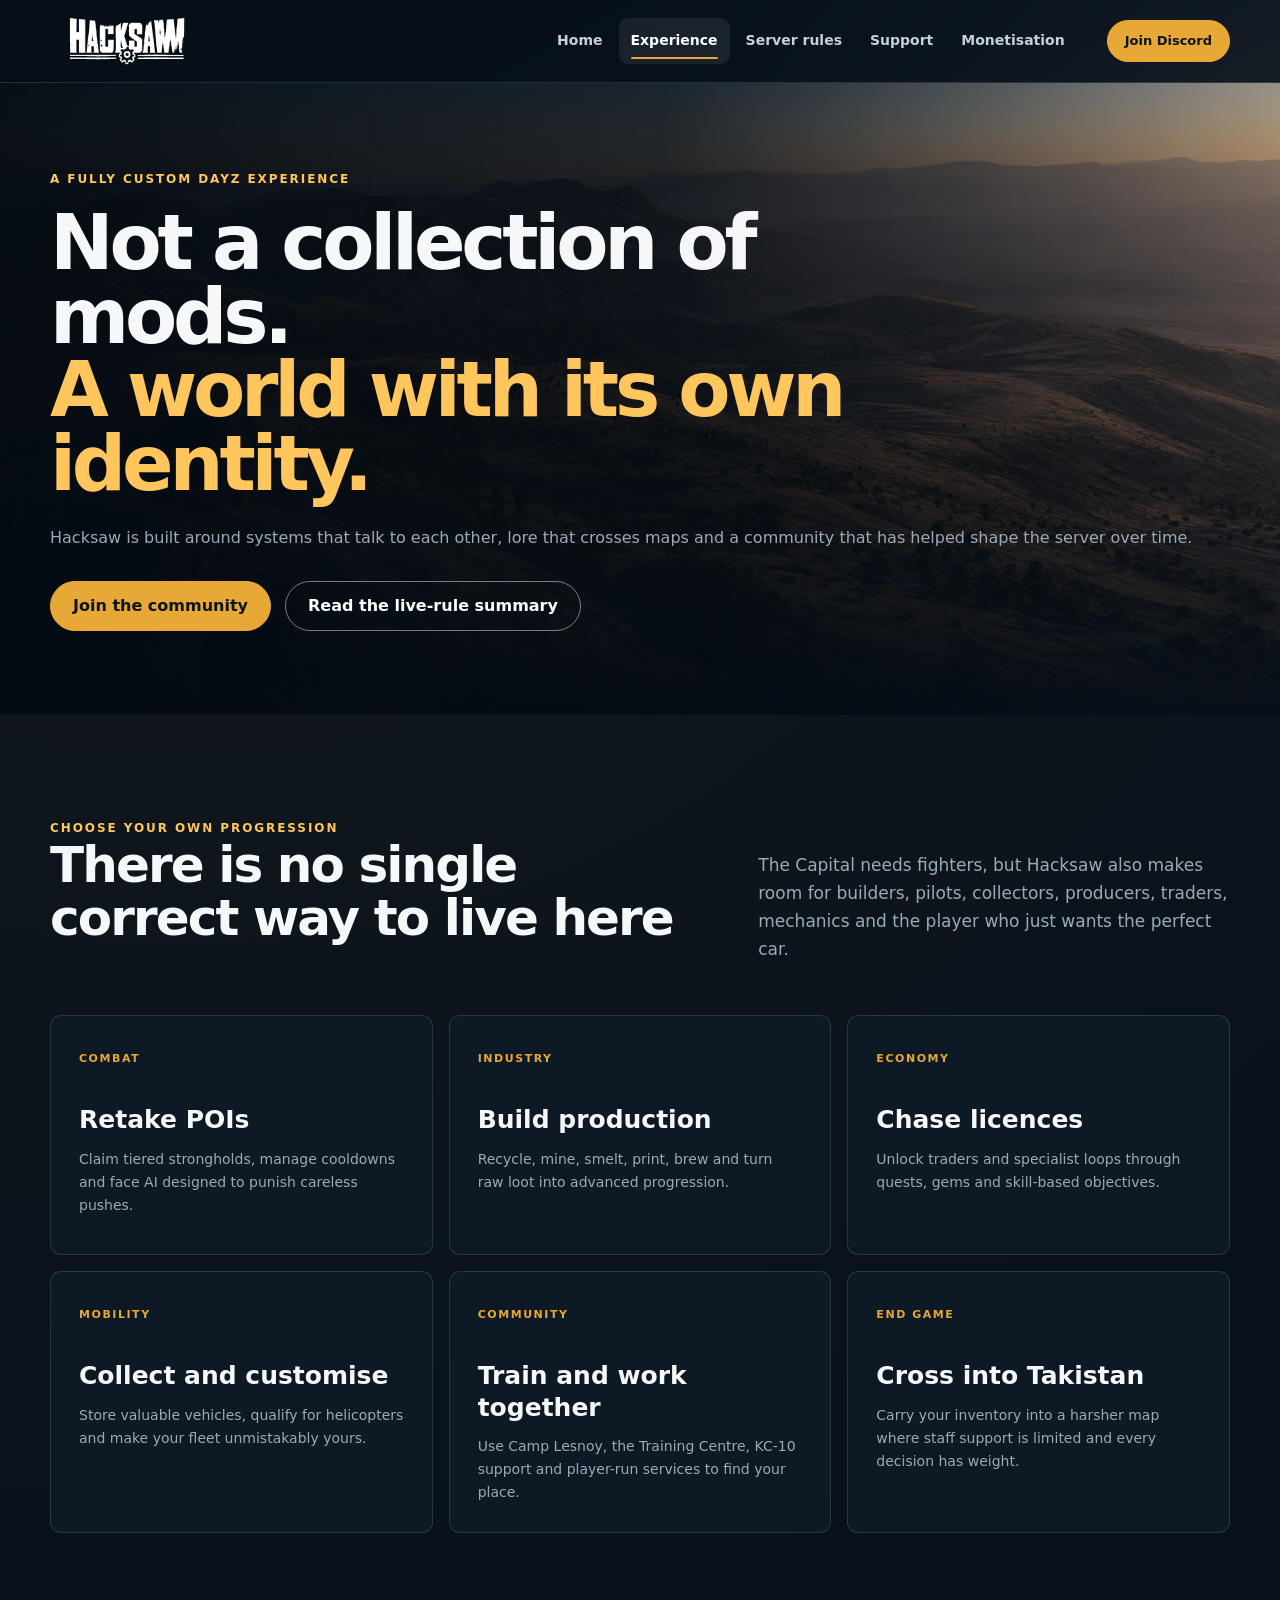
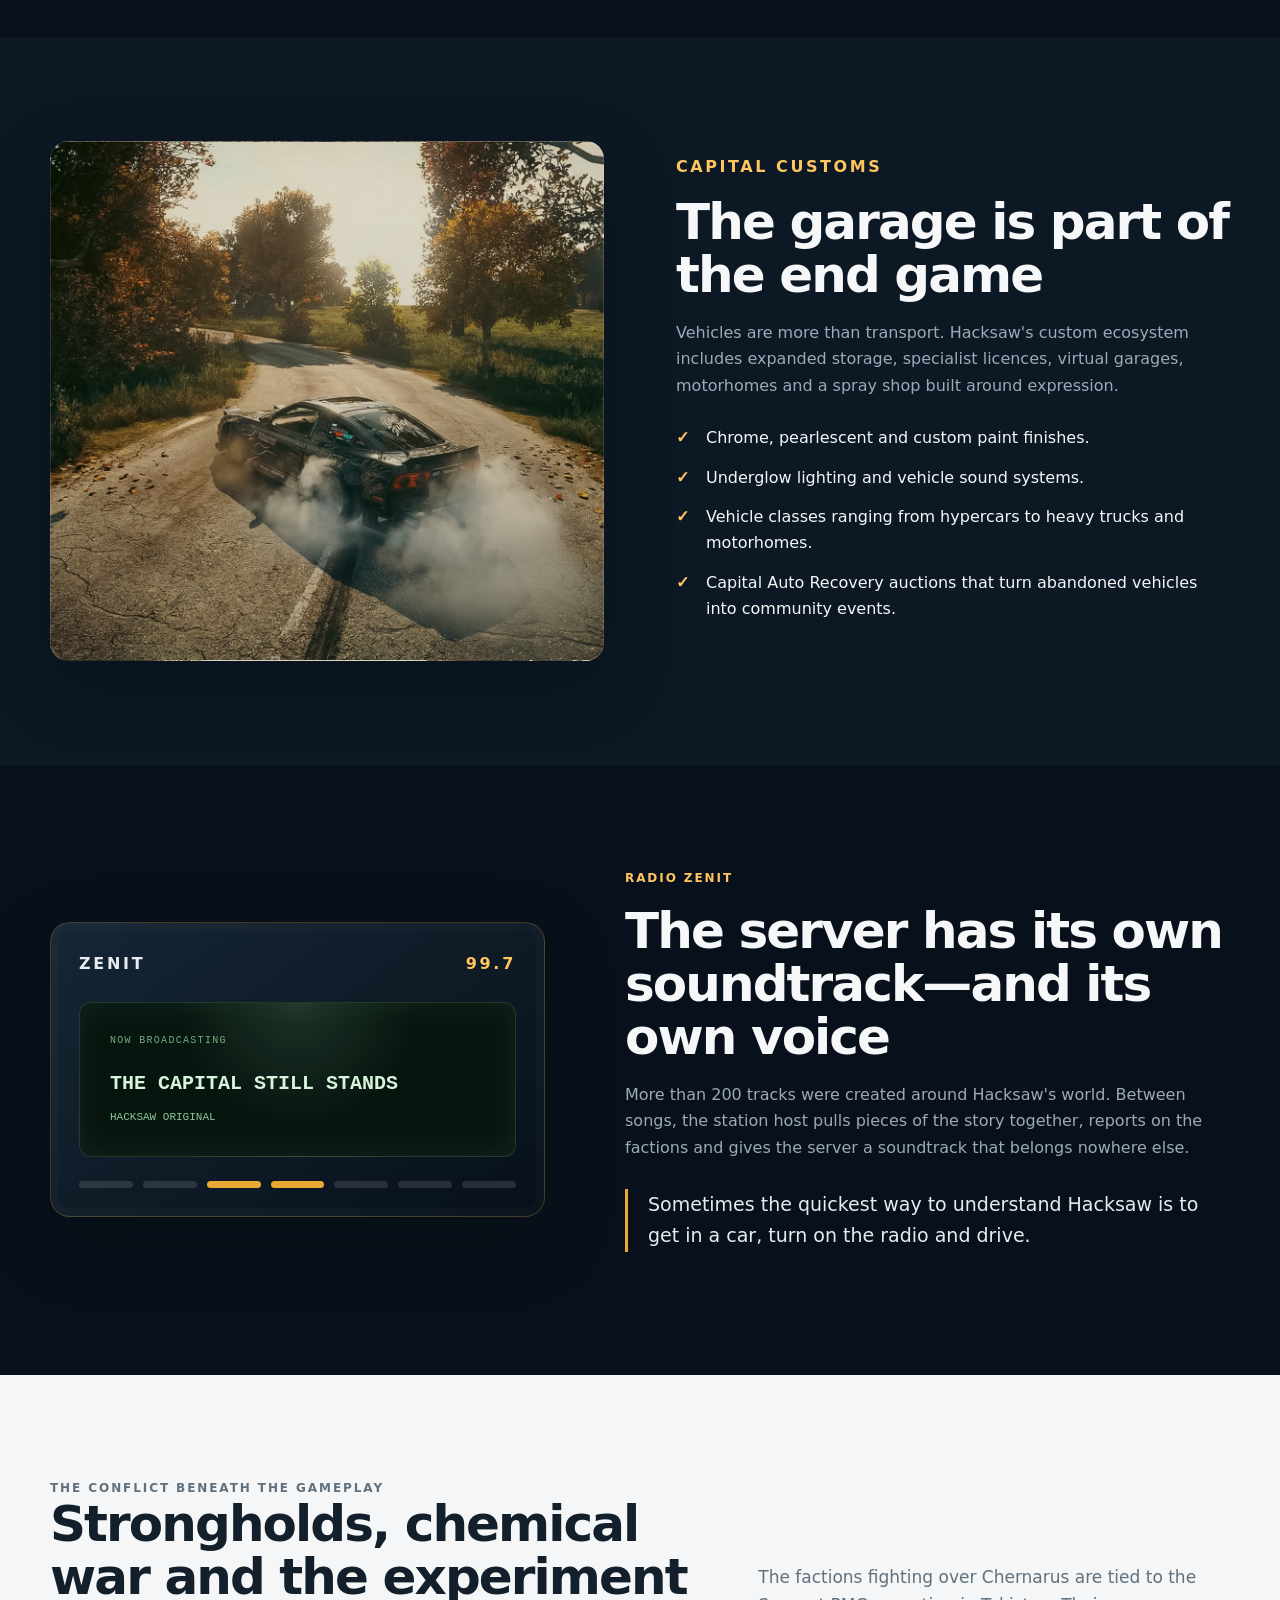
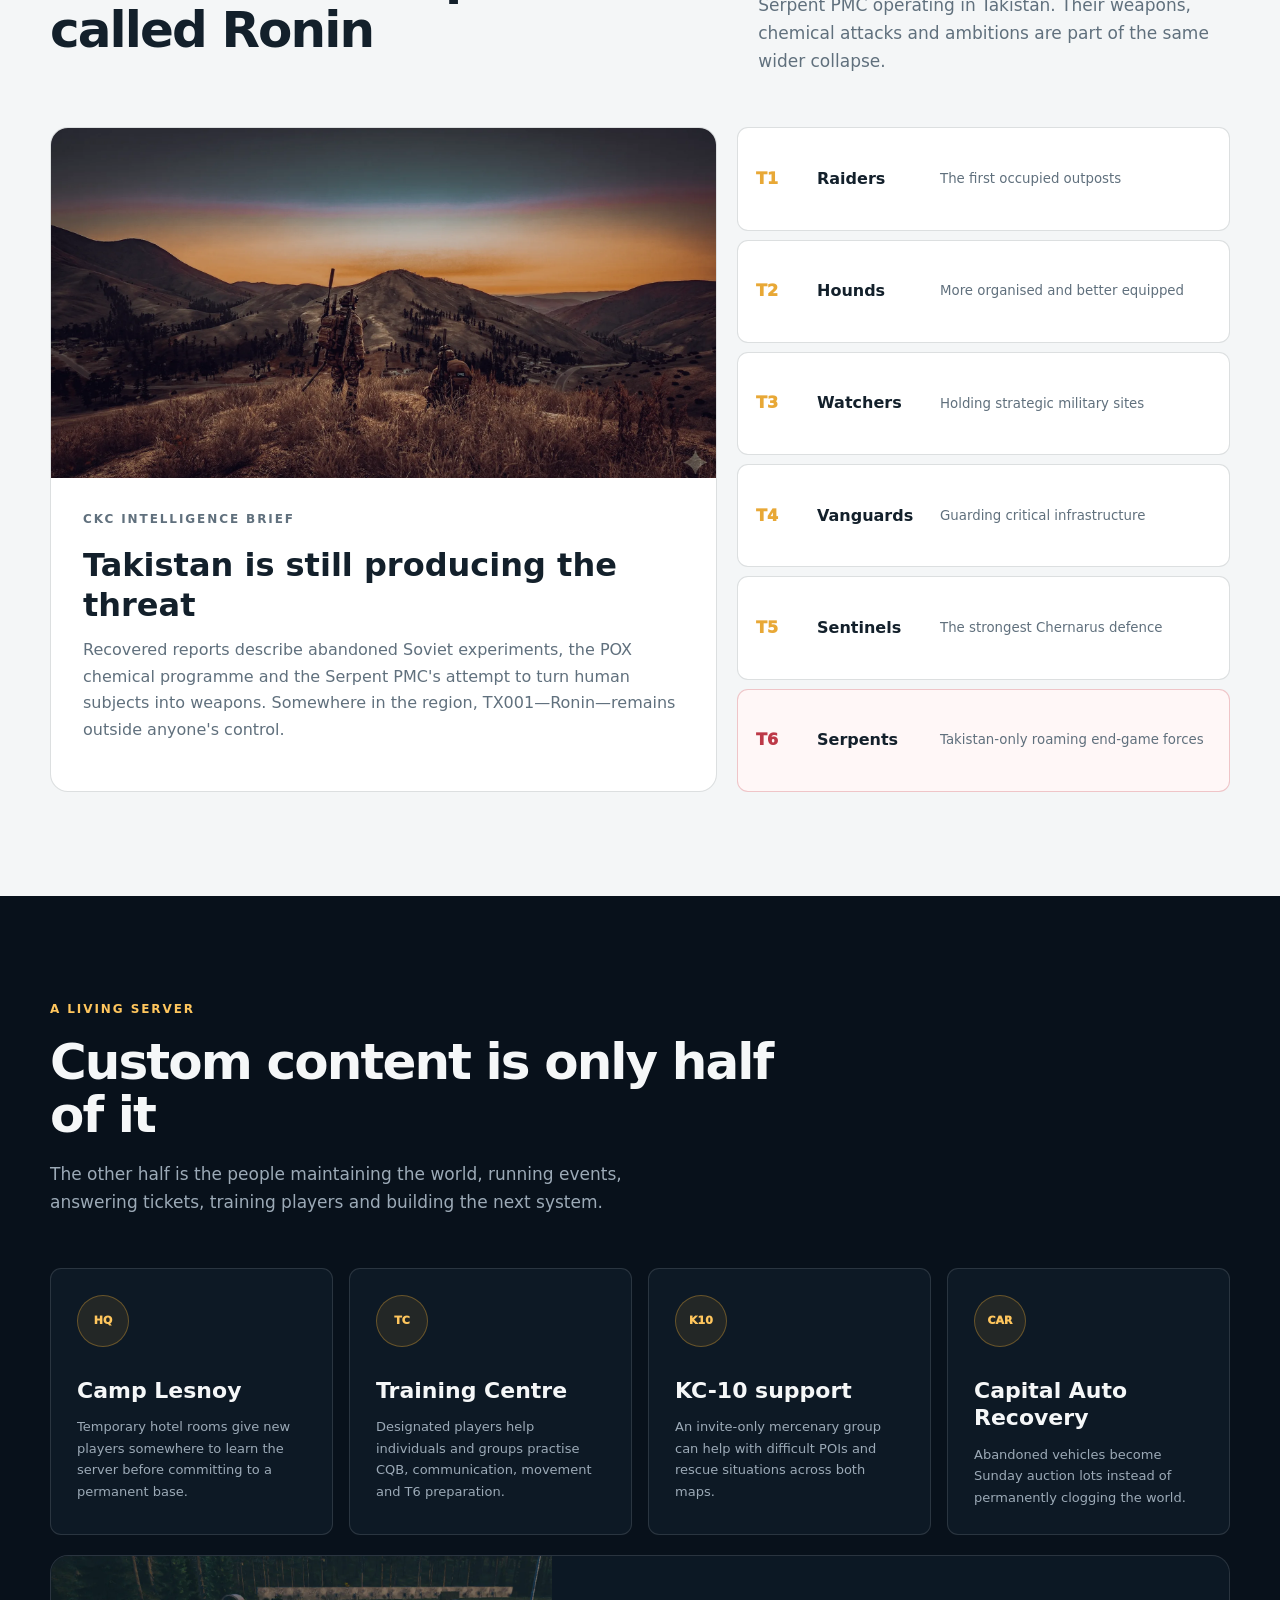
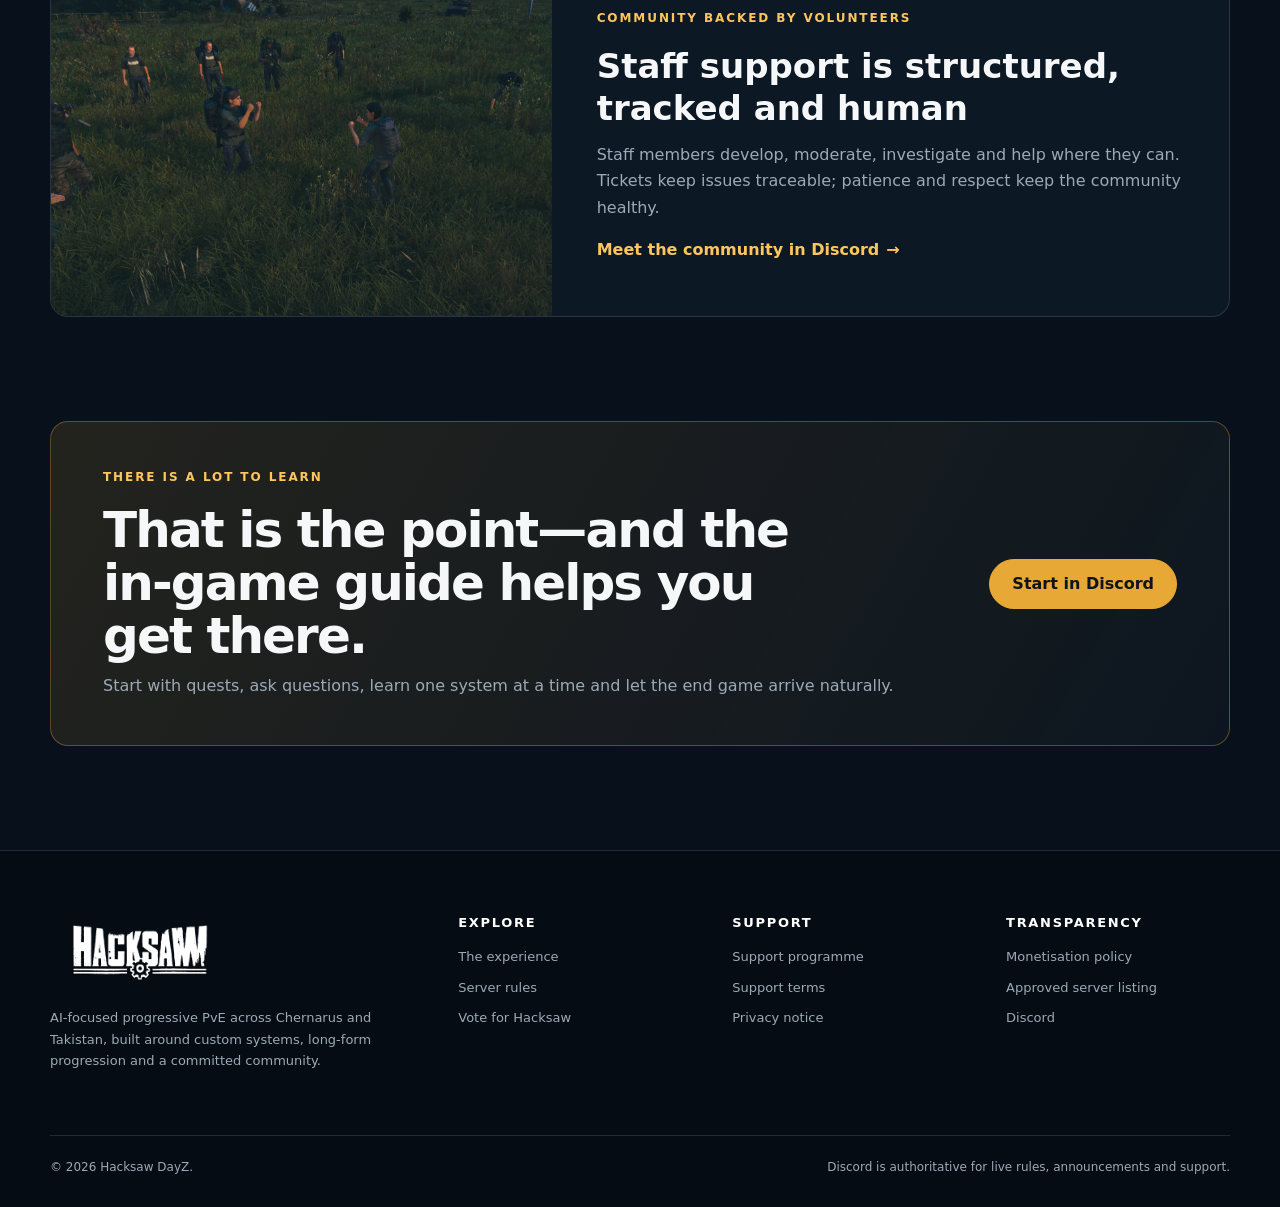
==== commit c643ac69: "Update to website" ====
--- a/community.html
+++ b/community.html
@@ -3,13 +3,24 @@
 <head>
   <meta charset="utf-8">
   <meta name="viewport" content="width=device-width, initial-scale=1">
-  <meta name="description" content="Join the Hacksaw DayZ Discord for server access, announcements, events, support and current rule clarifications.">
-  <meta name="theme-color" content="#09111b">
-  <title>Community | Hacksaw DayZ</title>
+  <meta name="description" content="Discover the custom systems, progression, lore, community services, Radio Zenit, Capital Customs and linked Chernarus–Takistan experience behind Hacksaw DayZ.">
+  <meta name="theme-color" content="#08111b">
+  <meta property="og:type" content="website">
+  <meta property="og:site_name" content="Hacksaw DayZ">
+  <meta property="og:title" content="Inside Hacksaw — a DayZ world with its own identity">
+  <meta property="og:description" content="Discover the custom systems, progression, lore, community services, Radio Zenit, Capital Customs and linked Chernarus–Takistan experience behind Hacksaw DayZ.">
+  <meta property="og:url" content="https://hacksawdayz.vercel.app/community">
+  <meta property="og:image" content="https://hacksawdayz.vercel.app/img/hacksaw-share.jpg">
+  <meta property="og:image:width" content="1200">
+  <meta property="og:image:height" content="630">
+  <meta name="twitter:card" content="summary_large_image">
+  <link rel="canonical" href="https://hacksawdayz.vercel.app/community">
+  <title>The Hacksaw Experience | Custom DayZ PvE</title>
   <link rel="icon" href="img/favicon.ico">
   <link rel="stylesheet" href="css/site.css">
 </head>
 <body data-page="community.html">
+
   <a class="skip-link" href="#main-content">Skip to content</a>
   <header class="site-header" data-header>
     <div class="shell header-inner">
@@ -21,64 +32,133 @@
         <span class="sr-only">Toggle navigation</span>
       </button>
       <nav id="primary-nav" class="primary-nav" aria-label="Primary navigation" data-nav>
-        <a href="index.html">Home</a>
-<a href="rules.html">Server rules</a>
-<a href="monetization.html">Monetisation</a>
-<a href="donate.html">Support programme</a>
-<a href="community.html" class="is-active" aria-current="page">Community</a>
+        <a href="index.html">Home</a><a href="community.html" class="is-active" aria-current="page">Experience</a><a href="rules.html">Server rules</a><a href="donate.html">Support</a><a href="monetization.html">Monetisation</a>
       </nav>
       <a class="button button-small header-cta" href="https://discord.gg/udCeb3SaNP" target="_blank" rel="noopener noreferrer">Join Discord</a>
     </div>
   </header>
   <main id="main-content">
-<section class="page-hero page-hero-community">
-  <div class="shell page-hero-content">
-    <p class="eyebrow">The centre of Hacksaw</p>
-    <h1>One community.<br><span>One place to stay informed.</span></h1>
-    <p>Discord is where players get started, receive announcements, open support tickets and join server events.</p>
-    <div class="button-row"><a class="button" href="https://discord.gg/udCeb3SaNP" target="_blank" rel="noopener noreferrer">Join the Discord</a><a class="button button-secondary" href="rules.html">Read server rules</a></div>
-  </div>
-</section>
+    <section class="page-hero page-hero-experience">
+      <div class="shell page-hero-content">
+        <p class="eyebrow">A fully custom DayZ experience</p>
+        <h1>Not a collection of mods.<br><span>A world with its own identity.</span></h1>
+        <p>Hacksaw is built around systems that talk to each other, lore that crosses maps and a community that has helped shape the server over time.</p>
+        <div class="button-row"><a class="button" href="https://discord.gg/udCeb3SaNP" target="_blank" rel="noopener noreferrer">Join the community</a><a class="button button-secondary" href="rules.html">Read the live-rule summary</a></div>
+      </div>
+    </section>
 
-<section class="section">
-  <div class="shell">
-    <div class="community-steps">
-      <article><span>01</span><h2>Join</h2><p>Enter the Discord and complete the current onboarding steps.</p></article>
-      <article><span>02</span><h2>Read</h2><p>Review announcements, server rules and event-specific requirements.</p></article>
-      <article><span>03</span><h2>Play</h2><p>Connect to the server and become part of the active community.</p></article>
-      <article><span>04</span><h2>Get help</h2><p>Use a private ticket for technical, payment or moderation issues.</p></article>
-    </div>
-  </div>
-</section>
+    <section class="section">
+      <div class="shell">
+        <div class="section-heading split-heading">
+          <div><p class="eyebrow">Choose your own progression</p><h2>There is no single correct way to live here</h2></div>
+          <p>The Capital needs fighters, but Hacksaw also makes room for builders, pilots, collectors, producers, traders, mechanics and the player who just wants the perfect car.</p>
+        </div>
+        <div class="path-grid">
+          <article><span>Combat</span><h3>Retake POIs</h3><p>Claim tiered strongholds, manage cooldowns and face AI designed to punish careless pushes.</p></article>
+          <article><span>Industry</span><h3>Build production</h3><p>Recycle, mine, smelt, print, brew and turn raw loot into advanced progression.</p></article>
+          <article><span>Economy</span><h3>Chase licences</h3><p>Unlock traders and specialist loops through quests, gems and skill-based objectives.</p></article>
+          <article><span>Mobility</span><h3>Collect and customise</h3><p>Store valuable vehicles, qualify for helicopters and make your fleet unmistakably yours.</p></article>
+          <article><span>Community</span><h3>Train and work together</h3><p>Use Camp Lesnoy, the Training Centre, KC-10 support and player-run services to find your place.</p></article>
+          <article><span>End game</span><h3>Cross into Takistan</h3><p>Carry your inventory into a harsher map where staff support is limited and every decision has weight.</p></article>
+        </div>
+      </div>
+    </section>
 
-<section class="section section-contrast">
-  <div class="shell two-column reverse-mobile">
-    <div class="content-panel">
-      <p class="eyebrow">Keep sensitive matters private</p>
-      <h2>Tickets create a clearer support record</h2>
-      <p>Use the ticket system for account linking, payment confirmation, technical problems and evidence. Keeping relevant information in one ticket helps staff resolve issues consistently.</p>
-      <ul class="check-list"><li>Include your Discord user ID and Steam ID64.</li><li>Describe the issue and expected outcome clearly.</li><li>Upload unedited screenshots or clips where requested.</li><li>Do not publish private payment details in public channels.</li></ul>
-    </div>
-    <div class="image-panel image-panel-community" role="img" aria-label="Hacksaw DayZ community scene"></div>
-  </div>
-</section>
+    <section class="section section-contrast">
+      <div class="shell two-column">
+        <div class="image-panel image-panel-customs" role="img" aria-label="A custom Hacksaw sports car drifting on a road"></div>
+        <div class="content-panel">
+          <p class="eyebrow">Capital Customs</p>
+          <h2>The garage is part of the end game</h2>
+          <p>Vehicles are more than transport. Hacksaw's custom ecosystem includes expanded storage, specialist licences, virtual garages, motorhomes and a spray shop built around expression.</p>
+          <ul class="check-list">
+            <li>Chrome, pearlescent and custom paint finishes.</li>
+            <li>Underglow lighting and vehicle sound systems.</li>
+            <li>Vehicle classes ranging from hypercars to heavy trucks and motorhomes.</li>
+            <li>Capital Auto Recovery auctions that turn abandoned vehicles into community events.</li>
+          </ul>
+        </div>
+      </div>
+    </section>
 
-<section class="section callout-section">
-  <div class="shell callout"><div><p class="eyebrow">Enter Hacksaw</p><h2>Meet the community in Discord.</h2><p>Announcements and rule clarifications can change, so check Discord before acting on older information.</p></div><a class="button" href="https://discord.gg/udCeb3SaNP" target="_blank" rel="noopener noreferrer">Join now</a></div>
-</section>
+    <section class="section radio-feature">
+      <div class="shell radio-layout">
+        <div class="radio-console" aria-label="Stylised Radio Zenit display">
+          <div class="radio-top"><span>ZENIT</span><b>99.7</b></div>
+          <div class="radio-screen"><small>NOW BROADCASTING</small><strong>THE CAPITAL STILL STANDS</strong><span>HACKSAW ORIGINAL</span></div>
+          <div class="radio-dial"><i></i><i></i><i></i><i></i><i></i><i></i><i></i></div>
+        </div>
+        <div>
+          <p class="eyebrow">Radio Zenit</p>
+          <h2>The server has its own soundtrack—and its own voice</h2>
+          <p>More than 200 tracks were created around Hacksaw's world. Between songs, the station host pulls pieces of the story together, reports on the factions and gives the server a soundtrack that belongs nowhere else.</p>
+          <p class="pull-quote">Sometimes the quickest way to understand Hacksaw is to get in a car, turn on the radio and drive.</p>
+        </div>
+      </div>
+    </section>
 
+    <section class="section section-muted lore-section">
+      <div class="shell">
+        <div class="section-heading split-heading">
+          <div><p class="eyebrow">The conflict beneath the gameplay</p><h2>Strongholds, chemical war and the experiment called Ronin</h2></div>
+          <p>The factions fighting over Chernarus are tied to the Serpent PMC operating in Takistan. Their weapons, chemical attacks and ambitions are part of the same wider collapse.</p>
+        </div>
+        <div class="lore-grid">
+          <article class="lore-main">
+            <img src="img/experience/hsnew10.webp" alt="Armed figures crossing the Takistan mountains at dusk">
+            <div><p class="eyebrow">CKC intelligence brief</p><h3>Takistan is still producing the threat</h3><p>Recovered reports describe abandoned Soviet experiments, the POX chemical programme and the Serpent PMC's attempt to turn human subjects into weapons. Somewhere in the region, TX001—Ronin—remains outside anyone's control.</p></div>
+          </article>
+          <div class="tier-stack" aria-label="Hacksaw AI progression tiers">
+            <div><span>T1</span><b>Raiders</b><small>The first occupied outposts</small></div>
+            <div><span>T2</span><b>Hounds</b><small>More organised and better equipped</small></div>
+            <div><span>T3</span><b>Watchers</b><small>Holding strategic military sites</small></div>
+            <div><span>T4</span><b>Vanguards</b><small>Guarding critical infrastructure</small></div>
+            <div><span>T5</span><b>Sentinels</b><small>The strongest Chernarus defence</small></div>
+            <div class="tier-danger"><span>T6</span><b>Serpents</b><small>Takistan-only roaming end-game forces</small></div>
+          </div>
+        </div>
+      </div>
+    </section>
+
+    <section class="section">
+      <div class="shell">
+        <div class="section-heading">
+          <p class="eyebrow">A living server</p>
+          <h2>Custom content is only half of it</h2>
+          <p>The other half is the people maintaining the world, running events, answering tickets, training players and building the next system.</p>
+        </div>
+        <div class="community-service-grid">
+          <article><div class="service-icon">HQ</div><h3>Camp Lesnoy</h3><p>Temporary hotel rooms give new players somewhere to learn the server before committing to a permanent base.</p></article>
+          <article><div class="service-icon">TC</div><h3>Training Centre</h3><p>Designated players help individuals and groups practise CQB, communication, movement and T6 preparation.</p></article>
+          <article><div class="service-icon">K10</div><h3>KC-10 support</h3><p>An invite-only mercenary group can help with difficult POIs and rescue situations across both maps.</p></article>
+          <article><div class="service-icon">CAR</div><h3>Capital Auto Recovery</h3><p>Abandoned vehicles become Sunday auction lots instead of permanently clogging the world.</p></article>
+        </div>
+        <div class="staff-banner">
+          <img src="img/experience/hslsi6.webp" alt="A group gathered in a field on Hacksaw" loading="lazy">
+          <div><p class="eyebrow">Community backed by volunteers</p><h3>Staff support is structured, tracked and human</h3><p>Staff members develop, moderate, investigate and help where they can. Tickets keep issues traceable; patience and respect keep the community healthy.</p><a class="text-link" href="https://discord.gg/udCeb3SaNP" target="_blank" rel="noopener noreferrer">Meet the community in Discord <span aria-hidden="true">→</span></a></div>
+        </div>
+      </div>
+    </section>
+
+    <section class="section callout-section">
+      <div class="shell callout">
+        <div><p class="eyebrow">There is a lot to learn</p><h2>That is the point—and the in-game guide helps you get there.</h2><p>Start with quests, ask questions, learn one system at a time and let the end game arrive naturally.</p></div>
+        <a class="button" href="https://discord.gg/udCeb3SaNP" target="_blank" rel="noopener noreferrer">Start in Discord</a>
+      </div>
+    </section>
   </main>
+
   <footer class="site-footer">
     <div class="shell footer-grid">
       <div class="footer-brand">
         <img src="img/footer-logo.png" alt="Hacksaw">
-        <p>Independent DayZ community server focused on fair play, cosmetic-only monetisation and transparent support purchases.</p>
+        <p>AI-focused progressive PvE across Chernarus and Takistan, built around custom systems, long-form progression and a committed community.</p>
       </div>
       <div>
-        <h2>Server</h2>
+        <h2>Explore</h2>
+        <a href="community.html">The experience</a>
         <a href="rules.html">Server rules</a>
-        <a href="community.html">Community</a>
-        <a href="https://discord.gg/udCeb3SaNP" target="_blank" rel="noopener noreferrer">Discord</a>
+        <a href="https://top-games.net/dayz/hacksaw" target="_blank" rel="noopener noreferrer">Vote for Hacksaw</a>
       </div>
       <div>
         <h2>Support</h2>
@@ -89,13 +169,13 @@
       <div>
         <h2>Transparency</h2>
         <a href="monetization.html">Monetisation policy</a>
-        <a href="https://www.bohemia.net/monetization/approved/dayz" target="_blank" rel="noopener noreferrer">Bohemia approved list</a>
-        <a href="https://www.bohemia.net/monetization/faq" target="_blank" rel="noopener noreferrer">Bohemia FAQ</a>
+        <a href="https://www.bohemia.net/monetization/approved/dayz" target="_blank" rel="noopener noreferrer">Approved server listing</a>
+        <a href="https://discord.gg/udCeb3SaNP" target="_blank" rel="noopener noreferrer">Discord</a>
       </div>
     </div>
     <div class="shell footer-bottom">
       <p>&copy; <span data-current-year></span> Hacksaw DayZ.</p>
-      <p>Independent community server; not an official Bohemia Interactive server or service.</p>
+      <p>Discord is authoritative for live rules, announcements and support.</p>
     </div>
   </footer>
   <script src="js/site.js" defer></script>
--- a/css/site.css
+++ b/css/site.css
@@ -324,3 +324,215 @@
   html { scroll-behavior: auto; }
   *, *::before, *::after { animation-duration: .01ms !important; animation-iteration-count: 1 !important; transition-duration: .01ms !important; }
 }
+
+/* --------------------------------------------------------------------------
+   Hacksaw experience refresh
+   -------------------------------------------------------------------------- */
+
+body { background-image: radial-gradient(circle at 15% 0%, rgba(232,168,54,.055), transparent 28%); }
+.hero-home { min-height: 820px; }
+.hero-home .hero-media {
+  background-image: url('../img/experience/hsnew6.webp');
+  background-position: center 42%;
+}
+.hero-home .hero-overlay {
+  background:
+    linear-gradient(90deg, rgba(3,9,15,.36) 0%, rgba(3,9,15,.55) 38%, rgba(3,9,15,.94) 68%, rgba(3,9,15,.98) 100%),
+    linear-gradient(0deg, var(--bg) 0%, transparent 34%);
+}
+.hero-content-right { max-width: 720px; margin-left: auto; padding-left: 30px; }
+.hero-content-right h1 { font-size: clamp(54px, 6.5vw, 92px); }
+.hero-signal { position: absolute; left: max(20px, calc((100vw - 1180px) / 2)); bottom: 42px; z-index: 3; display: flex; align-items: center; gap: 11px; color: rgba(255,255,255,.62); font: 800 11px/1 ui-monospace, SFMono-Regular, Menlo, monospace; letter-spacing: .14em; }
+.hero-signal b { width: 8px; height: 8px; border-radius: 50%; background: #64d88d; box-shadow: 0 0 16px #64d88d; animation: pulseSignal 1.8s ease-in-out infinite; }
+@keyframes pulseSignal { 50% { opacity: .35; transform: scale(.72); } }
+
+.server-pulse { border-block: 1px solid var(--line); background: #0a1621; }
+.pulse-grid { display: grid; grid-template-columns: repeat(4, 1fr); }
+.pulse-grid > div { padding: 26px 28px; border-right: 1px solid var(--line); }
+.pulse-grid > div:first-child { border-left: 1px solid var(--line); }
+.pulse-grid strong { display: block; margin-bottom: 4px; color: #fff; font-size: 28px; line-height: 1; }
+.pulse-grid span { color: var(--muted); font-size: 12px; }
+
+.experience-grid { display: grid; grid-template-columns: 1.3fr .85fr; grid-template-rows: repeat(2, minmax(260px, 1fr)); gap: 18px; }
+.experience-card { position: relative; min-height: 300px; overflow: hidden; border: 1px solid var(--line); border-radius: var(--radius); background: #0c1722; box-shadow: var(--shadow); }
+.experience-card-wide { grid-row: 1 / span 2; }
+.experience-card img { width: 100%; height: 100%; object-fit: cover; transition: transform .55s ease; }
+.experience-card::after { content: ''; position: absolute; inset: 0; background: linear-gradient(0deg, rgba(3,9,15,.96) 0%, rgba(3,9,15,.28) 72%); }
+.experience-card:hover img { transform: scale(1.045); }
+.experience-card > div { position: absolute; z-index: 2; inset: auto 28px 26px; }
+.experience-card > div > span { color: var(--accent-strong); font-size: 11px; font-weight: 900; letter-spacing: .15em; }
+.experience-card h3 { margin: 9px 0 7px; font-size: 27px; }
+.experience-card p { margin: 0; color: #c3ced6; font-size: 14px; }
+
+.progression-track { position: relative; display: grid; grid-template-columns: repeat(5, 1fr); gap: 0; margin: 0; padding: 0; list-style: none; }
+.progression-track::before { content: ''; position: absolute; left: 8%; right: 8%; top: 34px; height: 1px; background: linear-gradient(90deg, var(--accent), rgba(232,168,54,.18)); }
+.progression-track li { position: relative; padding: 0 24px 0 0; }
+.progression-track li > span { position: relative; z-index: 1; display: grid; place-items: center; width: 68px; height: 68px; margin-bottom: 26px; border: 1px solid rgba(232,168,54,.48); border-radius: 50%; background: #0c1824; color: var(--accent-strong); font-size: 12px; font-weight: 950; box-shadow: 0 0 0 8px #0c1824; }
+.progression-track h3 { font-size: 21px; }
+.progression-track p { margin: 0; font-size: 13px; }
+
+.world-switcher { overflow: hidden; border: 1px solid var(--line); border-radius: 24px; background: #0b1722; box-shadow: var(--shadow); }
+.world-tabs { display: flex; gap: 6px; padding: 12px; border-bottom: 1px solid var(--line); background: rgba(255,255,255,.025); }
+.world-tab { min-width: 140px; padding: 12px 20px; border: 1px solid transparent; border-radius: 999px; background: transparent; color: var(--muted); font-weight: 850; cursor: pointer; }
+.world-tab:hover, .world-tab.is-active { border-color: rgba(232,168,54,.4); background: rgba(232,168,54,.12); color: #fff; }
+.world-panel { display: grid; grid-template-columns: 1.1fr .9fr; min-height: 500px; }
+.world-panel[hidden] { display: none !important; }
+.world-image { min-height: 500px; }
+.world-image img { width: 100%; height: 100%; object-fit: cover; }
+.world-copy { display: flex; flex-direction: column; justify-content: center; padding: 50px; }
+.world-copy h3 { font-size: clamp(30px, 4vw, 48px); letter-spacing: -.035em; }
+.faction-line { display: flex; flex-wrap: wrap; gap: 8px; margin-top: 25px; }
+.faction-line span { padding: 7px 10px; border: 1px solid var(--line); border-radius: 999px; color: #dbe3e9; font-size: 11px; font-weight: 800; }
+.faction-line-danger span { border-color: rgba(226,96,114,.34); background: rgba(226,96,114,.08); }
+
+.signature-grid { display: grid; grid-template-columns: 1.05fr .95fr; grid-template-rows: repeat(2, 1fr); gap: 18px; }
+.signature-card { overflow: hidden; min-height: 310px; border: 1px solid var(--line-dark); border-radius: var(--radius); background: #fff; box-shadow: 0 20px 55px rgba(8,17,27,.1); }
+.signature-card h3 { color: var(--text-dark); }
+.signature-card p { color: var(--muted-dark); }
+.radio-card { grid-row: 1 / span 2; position: relative; display: flex; flex-direction: column; justify-content: flex-end; padding: 38px; background: linear-gradient(145deg, #09131d, #122637); }
+.radio-card h3 { color: #fff; font-size: 34px; }
+.radio-card p { color: #aebac4; }
+.signal-bars { display: flex; align-items: end; gap: 8px; height: 150px; margin-bottom: 45px; }
+.signal-bars i { width: 9px; border-radius: 8px; background: linear-gradient(0deg, var(--accent), var(--accent-strong)); animation: radioBars 1.4s ease-in-out infinite alternate; }
+.signal-bars i:nth-child(1) { height: 28%; animation-delay: -.2s; }.signal-bars i:nth-child(2) { height: 64%; animation-delay: -.8s; }.signal-bars i:nth-child(3) { height: 40%; animation-delay: -.4s; }.signal-bars i:nth-child(4) { height: 92%; animation-delay: -1s; }.signal-bars i:nth-child(5) { height: 55%; animation-delay: -.6s; }.signal-bars i:nth-child(6) { height: 76%; animation-delay: -.1s; }
+@keyframes radioBars { to { transform: scaleY(.45); opacity: .62; } }
+.customs-card, .crafting-card { display: grid; grid-template-columns: .9fr 1.1fr; }
+.signature-card img { width: 100%; height: 100%; object-fit: cover; }
+.signature-card > div:not(.signal-bars) { align-self: center; padding: 28px; }
+
+.cinematic-gallery { display: grid; grid-template-columns: 1.35fr .85fr .85fr; grid-template-rows: repeat(2, 240px); gap: 14px; }
+.cinematic-gallery figure { position: relative; overflow: hidden; margin: 0; border: 1px solid var(--line); border-radius: 15px; background: var(--surface); }
+.cinematic-gallery .gallery-large { grid-row: 1 / span 2; }
+.cinematic-gallery figure:last-child { grid-column: 2 / span 2; }
+.cinematic-gallery img { width: 100%; height: 100%; object-fit: cover; transition: transform .45s ease; }
+.cinematic-gallery figure:hover img { transform: scale(1.04); }
+.cinematic-gallery figcaption { position: absolute; inset: auto 0 0; padding: 36px 18px 15px; background: linear-gradient(0deg, rgba(3,9,15,.88), transparent); color: #fff; font-size: 12px; font-weight: 800; }
+
+.assurance-card { display: flex; align-items: center; justify-content: space-between; gap: 50px; padding: 42px 46px; border: 1px solid rgba(232,168,54,.28); border-radius: var(--radius); background: linear-gradient(120deg, rgba(232,168,54,.11), rgba(255,255,255,.018)); }
+.assurance-card h2 { max-width: 620px; margin-bottom: 10px; }
+.assurance-card p:last-child { max-width: 680px; margin-bottom: 0; }
+.assurance-actions { flex: 0 0 auto; display: grid; gap: 16px; justify-items: center; }
+.callout-image { position: relative; overflow: hidden; background: linear-gradient(100deg, rgba(8,17,27,.98), rgba(8,17,27,.75)), url('../img/experience/hslsi9.webp') center/cover; }
+
+.page-hero-experience { background-image: url('../img/experience/hsnew9.webp'); background-position: center 55%; }
+.page-hero-rules-new { background-image: url('../img/experience/hsnew7.webp'); background-position: center 42%; }
+.page-hero-support-new { background-image: url('../img/experience/hslsi4.webp'); background-position: center 36%; }
+
+.path-grid { display: grid; grid-template-columns: repeat(3, 1fr); gap: 16px; }
+.path-grid article { min-height: 240px; padding: 28px; border: 1px solid var(--line); border-radius: var(--radius-small); background: var(--bg-elevated); }
+.path-grid span { color: var(--accent); text-transform: uppercase; letter-spacing: .14em; font-size: 11px; font-weight: 900; }
+.path-grid h3 { margin-top: 34px; font-size: 25px; }
+.path-grid p { margin-bottom: 0; font-size: 14px; }
+.image-panel-customs { background-image: linear-gradient(0deg, rgba(5,13,21,.25), rgba(5,13,21,.08)), url('../img/experience/hsnew5.webp'); }
+
+.radio-feature { overflow: hidden; }
+.radio-layout { display: grid; grid-template-columns: .9fr 1.1fr; gap: 80px; align-items: center; }
+.radio-console { padding: 28px; border: 1px solid rgba(232,168,54,.25); border-radius: 20px; background: linear-gradient(145deg, #162635, #071019); box-shadow: inset 0 0 0 8px rgba(255,255,255,.018), var(--shadow); }
+.radio-top { display: flex; justify-content: space-between; color: #e8edf1; font-weight: 900; letter-spacing: .17em; }
+.radio-top b { color: var(--accent-strong); }
+.radio-screen { margin: 24px 0; padding: 30px; border: 1px solid rgba(143,211,167,.2); border-radius: 12px; background: radial-gradient(circle at 50% 0%, rgba(143,211,167,.16), transparent 45%), #07150f; box-shadow: inset 0 0 30px rgba(143,211,167,.09); }
+.radio-screen small, .radio-screen strong, .radio-screen span { display: block; font-family: ui-monospace, SFMono-Regular, Menlo, monospace; }
+.radio-screen small { color: #76aa83; font-size: 10px; letter-spacing: .13em; }.radio-screen strong { margin: 18px 0 8px; color: #d7f5dc; font-size: 20px; }.radio-screen span { color: #8fc69b; font-size: 11px; }
+.radio-dial { display: flex; justify-content: space-between; gap: 10px; }
+.radio-dial i { height: 7px; flex: 1; border-radius: 5px; background: rgba(255,255,255,.12); }.radio-dial i:nth-child(3), .radio-dial i:nth-child(4) { background: var(--accent); }
+.pull-quote { margin-top: 28px; padding-left: 20px; border-left: 3px solid var(--accent); color: #e5ebef; font-size: 19px; }
+
+.lore-grid { display: grid; grid-template-columns: 1.15fr .85fr; gap: 20px; }
+.lore-main { overflow: hidden; border: 1px solid var(--line-dark); border-radius: var(--radius); background: #fff; }
+.lore-main img { width: 100%; aspect-ratio: 16 / 8.4; object-fit: cover; }
+.lore-main > div { padding: 32px; }.lore-main h3 { color: var(--text-dark); font-size: 32px; }.lore-main p { color: var(--muted-dark); }
+.tier-stack { display: grid; gap: 9px; }
+.tier-stack > div { display: grid; grid-template-columns: 48px 110px 1fr; gap: 13px; align-items: center; padding: 15px 18px; border: 1px solid var(--line-dark); border-radius: 11px; background: #fff; }
+.tier-stack span { color: var(--accent); font-weight: 950; }.tier-stack b { color: var(--text-dark); }.tier-stack small { color: var(--muted-dark); }
+.tier-stack .tier-danger { border-color: rgba(190,48,61,.25); background: #fff7f7; }.tier-stack .tier-danger span { color: #bd3948; }
+
+.community-service-grid { display: grid; grid-template-columns: repeat(4, 1fr); gap: 16px; }
+.community-service-grid article { padding: 26px; border: 1px solid var(--line); border-radius: var(--radius-small); background: var(--bg-elevated); }
+.service-icon { display: grid; place-items: center; width: 52px; height: 52px; margin-bottom: 30px; border: 1px solid rgba(232,168,54,.35); border-radius: 50%; background: rgba(232,168,54,.1); color: var(--accent-strong); font-size: 11px; font-weight: 950; }
+.community-service-grid p { margin-bottom: 0; font-size: 13px; }
+.staff-banner { display: grid; grid-template-columns: .85fr 1.15fr; gap: 0; overflow: hidden; margin-top: 20px; border: 1px solid var(--line); border-radius: var(--radius); background: #0c1824; }
+.staff-banner img { width: 100%; height: 100%; min-height: 360px; object-fit: cover; }.staff-banner > div { align-self: center; padding: 45px; }.staff-banner h3 { font-size: 34px; }
+
+.support-intro-grid { display: grid; grid-template-columns: 1fr .85fr; gap: 70px; align-items: start; }
+.support-calculator { padding: 32px; border: 1px solid var(--line); border-radius: var(--radius); background: var(--bg-elevated); box-shadow: var(--shadow); }
+.calculator-inputs { display: grid; gap: 8px; }
+.calculator-inputs label { margin-top: 9px; color: #dce4ea; font-size: 12px; font-weight: 850; }
+.calculator-inputs input { width: 100%; padding: 13px 14px; border: 1px solid var(--line); border-radius: 10px; background: #0b1722; color: #fff; }
+.bot-flow { display: grid; grid-template-columns: repeat(3, 1fr); gap: 18px; margin: 0 0 22px; padding: 0; list-style: none; }
+.bot-flow li { padding: 28px; border: 1px solid var(--line); border-radius: var(--radius-small); background: var(--bg-elevated); }
+.bot-flow li > span { display: block; margin-bottom: 36px; color: var(--accent); font-size: 12px; font-weight: 950; letter-spacing: .14em; }
+.bot-flow p { margin-bottom: 0; font-size: 14px; }
+.receipt-preview { padding: 28px; border: 1px solid rgba(143,211,167,.25); border-radius: var(--radius); background: linear-gradient(145deg, rgba(143,211,167,.07), rgba(255,255,255,.018)); }
+.receipt-top { display: flex; justify-content: space-between; gap: 20px; padding-bottom: 16px; border-bottom: 1px solid var(--line); color: #fff; font-size: 12px; font-weight: 900; letter-spacing: .09em; }
+.receipt-top b { color: var(--success); }.receipt-grid { display: grid; grid-template-columns: repeat(4, 1fr); gap: 12px; margin: 20px 0; }
+.receipt-grid div { padding: 15px; border: 1px solid var(--line); border-radius: 9px; background: rgba(255,255,255,.025); }.receipt-grid small, .receipt-grid strong { display: block; }.receipt-grid small { color: var(--muted); }.receipt-grid strong { margin-top: 4px; color: #fff; }
+.receipt-preview > p { margin-bottom: 0; }
+
+.rules-layout-wide { grid-template-columns: 220px minmax(0, 1fr); }
+.rules-intro-card { display: grid; grid-template-columns: 1fr .8fr; gap: 40px; align-items: end; margin-bottom: 20px; padding: 32px; border: 1px solid rgba(232,168,54,.25); border-radius: var(--radius); background: linear-gradient(120deg, rgba(232,168,54,.1), rgba(255,255,255,.02)); }
+.rules-intro-card span { color: var(--accent); text-transform: uppercase; font-size: 11px; font-weight: 900; letter-spacing: .14em; }.rules-intro-card h2 { margin-bottom: 0; color: #fff; font-size: 31px; }.rules-intro-card p { margin-bottom: 0; }
+.rule-accordions .rule-section { padding: 0; overflow: clip; }
+.rule-section summary { display: flex; gap: 18px; align-items: center; padding: 25px 28px; cursor: pointer; list-style: none; }
+.rule-section summary::-webkit-details-marker { display: none; }
+.rule-section summary > span { flex: 0 0 auto; display: grid; place-items: center; width: 42px; height: 42px; border: 1px solid rgba(232,168,54,.35); border-radius: 50%; color: var(--accent-strong); font-size: 11px; font-weight: 950; }
+.rule-section summary > div { min-width: 0; }.rule-section summary h2 { margin: 0 0 3px; color: #fff; font-size: 23px; }.rule-section summary p { margin: 0; font-size: 13px; }
+.rule-section summary::after { content: '+'; margin-left: auto; color: var(--accent); font-size: 28px; font-weight: 300; }.rule-section[open] summary::after { content: '−'; }
+.rule-section[open] summary { border-bottom: 1px solid var(--line); background: rgba(255,255,255,.018); }
+.rule-body { padding: 28px; }
+.rule-list { margin: 0; padding-left: 20px; color: #c6d0d8; }.rule-list li { margin-bottom: 10px; }
+.rule-columns, .claim-grid { display: grid; grid-template-columns: 1fr 1fr; gap: 16px; }.rule-columns > div, .claim-card { padding: 22px; border: 1px solid var(--line); border-radius: 10px; background: rgba(255,255,255,.025); }.rule-columns h3, .claim-card h3 { font-size: 18px; }
+.rule-note { margin: 18px 0 0; padding: 15px 18px; border-left: 3px solid var(--accent); background: rgba(232,168,54,.055); }
+.command-strip { display: flex; flex-wrap: wrap; gap: 8px; margin: 22px 0; }.command-strip code { padding: 8px 11px; border: 1px solid var(--line); border-radius: 8px; background: #07101a; color: #e5ebef; }
+.rule-formula { display: flex; flex-wrap: wrap; align-items: center; gap: 14px; margin-top: 25px; padding: 18px; border: 1px solid rgba(232,168,54,.25); border-radius: 10px; background: rgba(232,168,54,.06); }.rule-formula span { color: var(--accent); }
+.inline-notice { margin-top: 22px; }
+.claim-card ul { padding-left: 20px; color: #c8d2da; }.claim-approved { border-color: rgba(143,211,167,.25); }.claim-denied { border-color: rgba(239,142,131,.25); }
+.rule-section-danger { border-color: rgba(226,96,114,.3); }.rule-section-danger summary > span { border-color: rgba(226,96,114,.4); color: #ef8e98; }.takistan-warning { margin-bottom: 24px; padding: 22px; border: 1px solid rgba(226,96,114,.28); border-radius: 10px; background: rgba(226,96,114,.08); }.takistan-warning strong { color: #fff; font-size: 20px; }.takistan-warning p { margin: 6px 0 0; }
+.offence-table { overflow: hidden; border: 1px solid var(--line); border-radius: 10px; }.offence-row { display: grid; grid-template-columns: 1.3fr .7fr .7fr; gap: 18px; padding: 14px 18px; border-top: 1px solid var(--line); color: #cbd5dc; }.offence-row:first-child { border-top: 0; }.offence-row b { color: #fff; }.offence-row em { color: var(--danger); font-style: normal; }.offence-head { background: rgba(255,255,255,.04); color: var(--accent-strong); font-size: 11px; font-weight: 900; letter-spacing: .08em; text-transform: uppercase; }
+
+@media (max-width: 1000px) {
+  .experience-grid, .world-panel, .signature-grid, .radio-layout, .lore-grid, .support-intro-grid { grid-template-columns: 1fr; }
+  .experience-grid { grid-template-rows: auto; }.experience-card-wide { grid-row: auto; min-height: 480px; }
+  .signature-grid { grid-template-rows: auto; }.radio-card { grid-row: auto; min-height: 470px; }.customs-card, .crafting-card { min-height: 300px; }
+  .progression-track { grid-template-columns: repeat(3, 1fr); gap: 30px 10px; }.progression-track::before { display: none; }
+  .path-grid, .bot-flow { grid-template-columns: repeat(2, 1fr); }
+  .community-service-grid { grid-template-columns: repeat(2, 1fr); }
+  .pulse-grid { grid-template-columns: repeat(2, 1fr); }.pulse-grid > div:nth-child(3) { border-left: 1px solid var(--line); }
+  .rules-intro-card { grid-template-columns: 1fr; }
+}
+
+@media (max-width: 780px) {
+  .hero-home { min-height: 760px; }
+  .hero-home .hero-media { background-position: 36% center; }
+  .hero-home .hero-overlay { background: linear-gradient(0deg, rgba(3,9,15,.98) 0%, rgba(3,9,15,.63) 75%, rgba(3,9,15,.45) 100%); }
+  .hero-content-right { margin-left: 0; padding-left: 0; padding-top: 250px; }
+  .hero-signal { left: 20px; bottom: 24px; }
+  .progression-track, .path-grid, .bot-flow, .receipt-grid { grid-template-columns: 1fr; }
+  .progression-track li { display: grid; grid-template-columns: 68px 1fr; gap: 18px; padding-right: 0; }.progression-track li > span { margin: 0; }
+  .world-panel { min-height: 0; }.world-image { min-height: 320px; }.world-copy { padding: 34px 26px; }
+  .customs-card, .crafting-card { grid-template-columns: 1fr; }.signature-card img { max-height: 260px; }
+  .cinematic-gallery { grid-template-columns: 1fr 1fr; grid-template-rows: 300px 210px 210px; }.cinematic-gallery .gallery-large { grid-column: 1 / span 2; grid-row: auto; }.cinematic-gallery figure:last-child { grid-column: 1 / span 2; }
+  .assurance-card, .staff-banner { grid-template-columns: 1fr; display: grid; }.assurance-actions { justify-items: start; }.staff-banner img { min-height: 280px; }
+  .radio-layout { gap: 42px; }.tier-stack > div { grid-template-columns: 42px 95px 1fr; }
+  .rules-layout-wide { grid-template-columns: 1fr; }.rule-columns, .claim-grid { grid-template-columns: 1fr; }
+  .offence-row { grid-template-columns: 1fr; gap: 4px; }.offence-head { display: none; }
+}
+
+@media (max-width: 520px) {
+  .pulse-grid { grid-template-columns: 1fr; }.pulse-grid > div, .pulse-grid > div:nth-child(3) { border-left: 1px solid var(--line); }
+  .experience-card, .experience-card-wide { min-height: 390px; }.experience-card > div { inset: auto 20px 20px; }
+  .world-tabs { display: grid; grid-template-columns: 1fr 1fr; }.world-tab { min-width: 0; padding-inline: 12px; }
+  .cinematic-gallery { display: grid; grid-template-columns: 1fr; grid-template-rows: repeat(4, 240px); }.cinematic-gallery .gallery-large, .cinematic-gallery figure:last-child { grid-column: auto; }
+  .community-service-grid { grid-template-columns: 1fr; }
+  .tier-stack > div { grid-template-columns: 42px 1fr; }.tier-stack small { grid-column: 2; }
+  .receipt-top { flex-direction: column; }
+  .rule-section summary { padding: 20px; }.rule-body { padding: 22px 20px; }
+}
+
+.section-muted .payment-card { border-color: var(--line-dark); background: #fff; color: var(--text-dark); }
+.section-muted .payment-card p { color: var(--muted-dark); }
+.section-muted .payment-card:hover { border-color: rgba(232,168,54,.58); }
+.section-muted .payment-card > span { background: rgba(232,168,54,.13); }
+.section-muted .programme-note { color: var(--text-dark); }
+.section-muted .programme-note p { color: var(--muted-dark); }
+.page-hero-terms { background-image: url('../img/experience/hslsi10.webp'); }
+.page-hero-privacy { background-image: url('../img/experience/hsnew1.webp'); }
